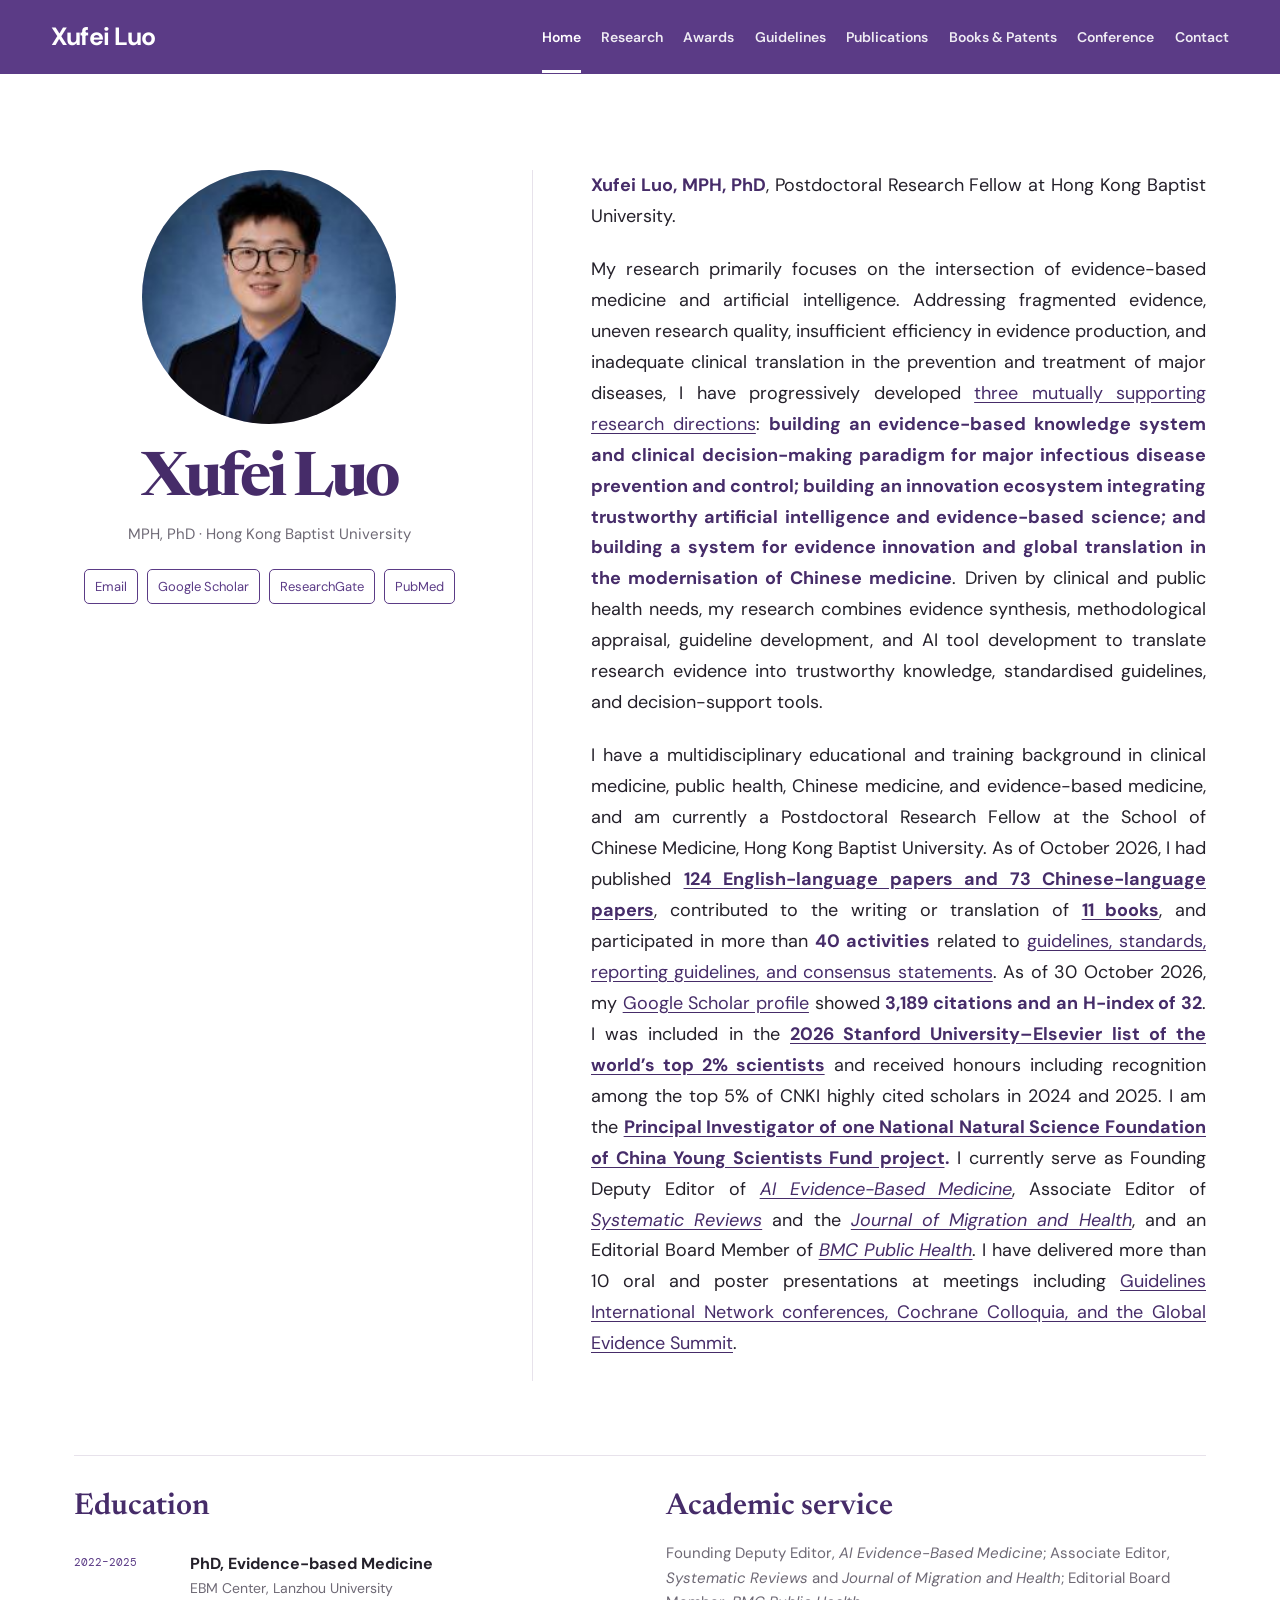
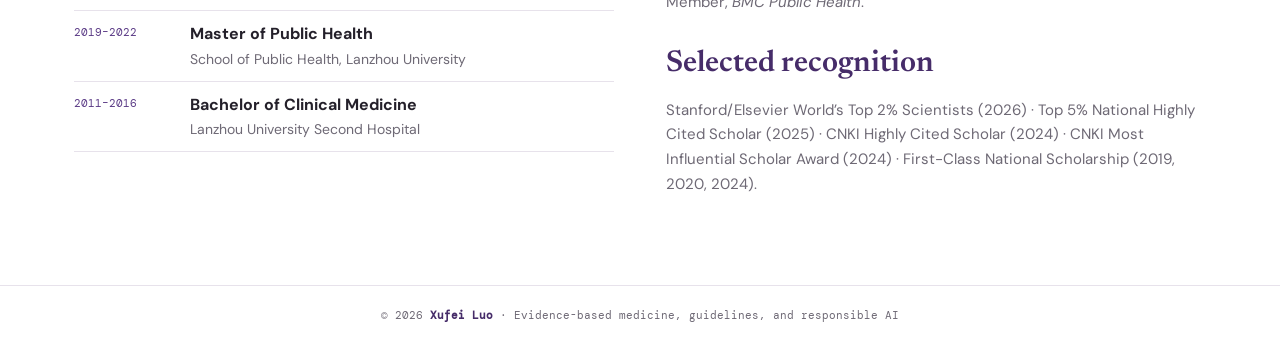
==== index.html @ 61fb50c6 "Justify biography text and update the AIEBM link" ====
<!doctype html>
<html lang="en">
<head>
  <meta charset="utf-8"><meta name="viewport" content="width=device-width,initial-scale=1">
  <meta name="description" content="Xufei Luo — evidence-based medicine, clinical practice guidelines, and responsible AI.">
  <title>Xufei Luo | Evidence-based Medicine</title>
  <link rel="preconnect" href="https://fonts.googleapis.com"><link rel="preconnect" href="https://fonts.gstatic.com" crossorigin>
  <link href="https://fonts.googleapis.com/css2?family=DM+Mono:wght@400;500&family=DM+Sans:opsz,wght@9..40,400;9..40,500;9..40,600;9..40,700&family=Newsreader:opsz,wght@6..72,500;6..72,600&display=swap" rel="stylesheet">
  <link rel="stylesheet" href="styles.css?v=biography-layout">
</head>
<body>
  <a class="skip-link" href="#main">Skip to content</a>
  <header class="site-header">
    <a class="brand" href="index.html">Xufei Luo</a>
    <nav class="site-nav" aria-label="Primary navigation">
      <a href="index.html" aria-current="page">Home</a><a href="research.html">Research</a><a href="awards.html">Awards</a><a href="guidelines.html">Guidelines</a><a href="publications.html">Publications</a><a href="books.html">Books &amp; Patents</a><a href="conference.html">Conference</a><a href="contact.html">Contact</a>
    </nav>
  </header>
  <main id="main" class="page home">
    <div class="home-grid">
      <aside class="profile">
        <figure class="profile-photo"><img src="Image17.jpg" alt="Portrait of Xufei Luo"></figure>
        <h1>Xufei Luo</h1>
        <p class="profile-role">MPH, PhD · Hong Kong Baptist University</p>
        <div class="contact-pills">
          <a href="mailto:xufei_luo@hkbu.edu.hk">Email</a><a href="https://scholar.google.com/citations?user=xqyYWHsAAAAJ&amp;hl=zh-CN&amp;oi=ao" target="_blank" rel="noreferrer">Google Scholar</a><a href="https://www.researchgate.net/profile/Xufei-Luo" target="_blank" rel="noreferrer">ResearchGate</a><a href="https://pubmed.ncbi.nlm.nih.gov/?term=%28%28Xufei+Luo%29+AND+%28Luo+Xufei%29%29+NOT+%2837880103%29&amp;sort=date" target="_blank" rel="noreferrer">PubMed</a>
        </div>
      </aside>
      <section class="home-copy" aria-label="Biography">
        <p><strong>Xufei Luo, MPH, PhD</strong>, Postdoctoral Research Fellow at Hong Kong Baptist University.</p>
        <p>My research primarily focuses on the intersection of evidence-based medicine and artificial intelligence. Addressing fragmented evidence, uneven research quality, insufficient efficiency in evidence production, and inadequate clinical translation in the prevention and treatment of major diseases, I have progressively developed <a href="research.html">three mutually supporting research directions</a>: <strong>building an evidence-based knowledge system and clinical decision-making paradigm for major infectious disease prevention and control; building an innovation ecosystem integrating trustworthy artificial intelligence and evidence-based science; and building a system for evidence innovation and global translation in the modernisation of Chinese medicine</strong>. Driven by clinical and public health needs, my research combines evidence synthesis, methodological appraisal, guideline development, and AI tool development to translate research evidence into trustworthy knowledge, standardised guidelines, and decision-support tools.</p>
        <p>I have a multidisciplinary educational and training background in clinical medicine, public health, Chinese medicine, and evidence-based medicine, and am currently a Postdoctoral Research Fellow at the School of Chinese Medicine, Hong Kong Baptist University. As of October 2026, I had published <strong><a href="publications.html">124 English-language papers and 73 Chinese-language papers</a></strong>, contributed to the writing or translation of <strong><a href="books.html">11 books</a></strong>, and participated in more than <strong>40 activities</strong> related to <a href="guidelines.html">guidelines, standards, reporting guidelines, and consensus statements</a>. As of 30 October 2026, my <a href="https://scholar.google.com/citations?user=xqyYWHsAAAAJ&amp;hl=zh-CN&amp;oi=ao">Google Scholar profile</a> showed <strong>3,189 citations and an H-index of 32</strong>. I was included in the <strong><a href="awards.html">2026 Stanford University–Elsevier list of the world’s top 2% scientists</a></strong> and received honours including recognition among the top 5% of CNKI highly cited scholars in 2024 and 2025. I am the <strong><a href="awards.html">Principal Investigator of one National Natural Science Foundation of China Young Scientists Fund project</a>.</strong> I currently serve as Founding Deputy Editor of <em><a href="https://www.ovid.com/jnls/aiebm">AI Evidence-Based Medicine</a></em>, Associate Editor of <em><a href="https://systematicreviewsjournal.biomedcentral.com/">Systematic Reviews</a></em> and the <em><a href="https://www.sciencedirect.com/journal/journal-of-migration-and-health">Journal of Migration and Health</a></em>, and an Editorial Board Member of <em><a href="https://bmcpublichealth.biomedcentral.com/">BMC Public Health</a></em>. I have delivered more than 10 oral and poster presentations at meetings including <a href="conference.html">Guidelines International Network conferences, Cochrane Colloquia, and the Global Evidence Summit</a>.</p>
      </section>
    </div>
    <section class="home-details" aria-label="Background and academic service">
      <div><h2>Education</h2><ol class="timeline"><li><span>2022–2025</span><div><strong>PhD, Evidence-based Medicine</strong><em>EBM Center, Lanzhou University</em></div></li><li><span>2019–2022</span><div><strong>Master of Public Health</strong><em>School of Public Health, Lanzhou University</em></div></li><li><span>2011–2016</span><div><strong>Bachelor of Clinical Medicine</strong><em>Lanzhou University Second Hospital</em></div></li></ol></div>
      <div><h2>Academic service</h2><p class="service-note">Founding Deputy Editor, <em>AI Evidence-Based Medicine</em>; Associate Editor, <em>Systematic Reviews</em> and <em>Journal of Migration and Health</em>; Editorial Board Member, <em>BMC Public Health</em>.</p><h2 style="margin-top:34px">Selected recognition</h2><p class="service-note">Stanford/Elsevier World’s Top 2% Scientists (2026) · Top 5% National Highly Cited Scholar (2025) · CNKI Highly Cited Scholar (2024) · CNKI Most Influential Scholar Award (2024) · First-Class National Scholarship (2019, 2020, 2024).</p></div>
    </section>
  </main>
  <footer>© <span data-year></span> Xufei Luo · Evidence-based medicine, guidelines, and responsible AI</footer>
  <script src="script.js"></script>
</body></html>
---- styles.css ----
:root { --purple:#5b3b86; --purple-dark:#462c69; --paper:#fff; --ink:#24202a; --muted:#6e6975; --line:#e7e2eb; --soft:#f7f4fa; --sans:"DM Sans",Arial,sans-serif; --serif:"Newsreader",Georgia,serif; --mono:"DM Mono",monospace; }
* { box-sizing:border-box; } html { scroll-behavior:smooth; } body { margin:0; color:var(--ink); background:var(--paper); font:16px/1.65 var(--sans); } a { color:inherit; text-decoration:none; }
.skip-link { position:fixed; top:-80px; left:16px; padding:8px 12px; background:var(--purple); color:#fff; z-index:9; }.skip-link:focus { top:16px; }
.site-header { min-height:74px; background:var(--purple); color:#fff; display:flex; align-items:center; justify-content:space-between; padding:0 clamp(20px,4vw,72px); gap:24px; }.site-header .brand { color:#fff !important; font-size:25px; font-weight:700; letter-spacing:-.035em; white-space:nowrap; }.site-nav { display:flex; align-items:center; gap:clamp(14px,1.6vw,30px); font-size:14px; font-weight:600; white-space:nowrap; }.site-header .site-nav a { color:#fff !important; opacity:.9; padding:25px 0 21px; border-bottom:3px solid transparent; }.site-nav a:hover,.site-nav a[aria-current="page"] { opacity:1; border-color:#fff; }
.page { max-width:1260px; margin:0 auto; padding:76px clamp(22px,5vw,74px) 88px; }.home { padding-top:96px; }.home-grid { display:grid; grid-template-columns:390px minmax(0,1fr); gap:68px; align-items:start; }.profile { text-align:center; }.profile-photo { width:254px; height:254px; margin:0 auto 26px; border-radius:50%; overflow:hidden; background:#ded6e9; }.profile-photo img { width:100%; height:100%; object-fit:cover; object-position:50% 20%; }.profile h1 { margin:0; color:var(--purple-dark); font:600 clamp(42px,5vw,61px)/1 var(--serif); letter-spacing:-.055em; }.profile-role { margin:11px 0 22px; color:var(--muted); font-size:15px; }.contact-pills { display:flex; justify-content:center; flex-wrap:wrap; gap:9px; }.contact-pills a { border:1px solid var(--purple); color:var(--purple); padding:6px 10px; border-radius:5px; font-size:13px; }.contact-pills a:hover { color:#fff; background:var(--purple); }.home-copy { padding-left:58px; border-left:1px solid var(--line); font-size:18px; line-height:1.72; }.home-copy p { margin:0 0 22px; }.home-copy strong { color:var(--purple-dark); }
.home-details { display:grid; grid-template-columns:1fr 1fr; gap:52px; margin:74px 0 0; padding-top:36px; border-top:1px solid var(--line); }.home-details h2 { margin:0 0 17px; color:var(--purple-dark); font:600 30px/1.05 var(--serif); }.timeline { margin:0; padding:0; list-style:none; }.timeline li { display:grid; grid-template-columns:104px 1fr; gap:12px; padding:10px 0; border-bottom:1px solid var(--line); }.timeline span { color:var(--purple); font:11px var(--mono); padding-top:4px; }.timeline strong,.timeline em { display:block; }.timeline em { color:var(--muted); font-style:normal; font-size:14px; }.service-note { margin:0; color:var(--muted); font-size:15px; }
.page-label { display:none; }.page-title { max-width:900px; margin:0 0 44px; font:600 clamp(45px,6vw,74px)/.96 var(--serif); letter-spacing:-.055em; }.lead { max-width:830px; margin:-22px 0 45px; color:var(--muted); font-size:18px; }
.theme-grid,.guideline-grid { display:grid; grid-template-columns:repeat(2,minmax(0,1fr)); border-top:1px solid var(--line); border-left:1px solid var(--line); }.theme-grid article,.guideline-grid article { min-height:210px; padding:32px; border-right:1px solid var(--line); border-bottom:1px solid var(--line); }.theme-number,.guideline-grid article>span { color:var(--purple); font:12px var(--mono); }.theme-grid h2,.guideline-grid h2 { margin:25px 0 10px; font:600 30px/1.06 var(--serif); letter-spacing:-.04em; }.theme-grid p,.guideline-grid p { margin:0; color:var(--muted); font-size:15px; }
.representative { margin-top:58px; padding:34px; background:var(--soft); }.representative h2 { margin:0 0 18px; color:var(--purple-dark); font:600 33px/1 var(--serif); }.representative ul { display:grid; grid-template-columns:1fr 1fr; gap:12px 38px; margin:0; padding:0; list-style:none; }.representative li { padding-left:18px; position:relative; font-size:15px; }.representative li::before { content:"•"; position:absolute; left:0; color:var(--purple); }
.research-list { max-width:980px; border-top:1px solid var(--line); }.research-area { padding:34px 0 30px; border-bottom:1px solid var(--line); }.research-area h2 { margin:0 0 10px; font:600 31px/1.08 var(--serif); letter-spacing:-.035em; }.research-area>p { margin:0 0 17px; color:var(--muted); }.research-area ol { margin:0; padding-left:22px; }.research-area li { margin:0 0 12px; padding-left:3px; font-size:15px; line-height:1.7; }
.entry-list { border-top:1px solid var(--line); }.entry { display:grid; grid-template-columns:88px minmax(0,1fr); gap:24px; padding:28px 0; border-bottom:1px solid var(--line); }.entry-year { color:var(--purple); font:12px var(--mono); padding-top:5px; }.entry h2 { max-width:850px; margin:0 0 8px; font:600 27px/1.1 var(--serif); letter-spacing:-.035em; }.entry p { margin:4px 0; color:var(--muted); font-size:14px; }.entry .venue { color:var(--ink); font:12px var(--mono); }.badge { display:inline-block; margin-bottom:11px; color:var(--purple); font:11px var(--mono); text-transform:uppercase; letter-spacing:.04em; }
.grant-list { border-top:1px solid var(--line); }.grant { padding:29px 0; border-bottom:1px solid var(--line); }.grant-meta { margin:0 0 10px; color:var(--purple); font:11px var(--mono); text-transform:uppercase; letter-spacing:.04em; }.grant h2 { max-width:910px; margin:0 0 7px; font:600 30px/1.08 var(--serif); letter-spacing:-.04em; }.grant p:last-child { margin:0; color:var(--muted); }
.details { margin-top:38px; border-top:1px solid var(--line); border-bottom:1px solid var(--line); }.details summary { display:flex; justify-content:space-between; padding:17px 0; cursor:pointer; list-style:none; color:var(--purple-dark); font:600 18px/1 var(--serif); }.details summary::after { content:"+"; font:400 24px/1 var(--sans); }.details[open] summary::after { content:"−"; }.record-output { margin:14px 0 28px; }.full-record { margin-top:0; }.record-category { margin:28px 0 12px; color:var(--purple); font:11px var(--mono); letter-spacing:.06em; text-transform:uppercase; }.record-item { margin:0 0 19px; font-size:14px; line-height:1.7; }.name-emphasis { font-weight:700; color:var(--purple-dark); }
.books-layout { display:grid; grid-template-columns:minmax(0,1fr) 250px; gap:45px; align-items:start; }.book-record { padding:28px 0; border-top:1px solid var(--line); border-bottom:1px solid var(--line); }.book-record h2 { margin:0 0 10px; font:600 29px/1.08 var(--serif); }.book-record p { margin:0; color:var(--muted); }.book-note { padding:25px; background:var(--soft); color:var(--muted); font-size:14px; }
.book-list { border-top:1px solid var(--line); }.book-list article { padding:20px 0; border-bottom:1px solid var(--line); }.book-list h2 { margin:0 0 5px; font:600 24px/1.1 var(--serif); }.book-list p { margin:0; color:var(--muted); font-size:14px; }
.contact-page { max-width:820px; text-align:center; padding-top:110px; }.contact-page .page-title { margin-left:auto; margin-right:auto; }.contact-email { display:inline-block; margin:6px 0 35px; color:var(--purple); font-size:24px; border-bottom:1px solid currentColor; }.contact-links { display:flex; justify-content:center; flex-wrap:wrap; gap:12px 26px; }.contact-links a { color:var(--purple); border-bottom:1px solid #cbbfe0; padding-bottom:2px; }
footer { border-top:1px solid var(--line); padding:22px clamp(22px,5vw,74px); color:var(--muted); font:11px var(--mono); text-align:center; }
@media (max-width:900px) { .site-header { align-items:flex-start; flex-direction:column; padding-top:15px; gap:0; }.site-nav { width:100%; overflow-x:auto; padding-bottom:0; }.site-nav a { padding:12px 0 14px; }.home-grid { grid-template-columns:1fr; gap:44px; }.home-copy { padding:0; border:0; }.home-details { grid-template-columns:1fr; gap:36px; }.books-layout { grid-template-columns:1fr; }.page { padding-top:52px; } }
@media (max-width:620px) { .site-nav { gap:18px; font-size:12px; }.brand { font-size:22px; }.home { padding-top:55px; }.profile-photo { width:205px; height:205px; }.home-copy { font-size:16px; }.theme-grid,.guideline-grid,.representative ul { grid-template-columns:1fr; }.theme-grid article,.guideline-grid article { min-height:0; padding:25px; }.entry { grid-template-columns:1fr; gap:5px; }.entry h2,.grant h2 { font-size:25px; }.page-title { margin-bottom:34px; } }

.conference-event {
  grid-template-columns: 64px clamp(76px, 16vw, 180px) minmax(0, 1fr);
  align-items: center;
  gap: clamp(10px, 2vw, 24px);
}
.conference-event h2 { margin: 0; }
.conference-event .entry-year { padding: 0; }
.conference-photo {
  aspect-ratio: 4 / 3;
  border: 1px solid var(--line);
  background: var(--soft);
}
.home-copy p {
  text-align: justify;
}
.home-copy a {
  color: var(--purple-dark);
  text-decoration: underline;
  text-underline-offset: 0.14em;
}
.research-area a {
  color: var(--purple-dark);
  overflow-wrap: anywhere;
  text-decoration: underline;
}
@media (max-width: 620px) {
  .conference-event { grid-template-columns: 34px 68px minmax(0, 1fr); }
  .conference-event h2 { font-size: 19px; }
}
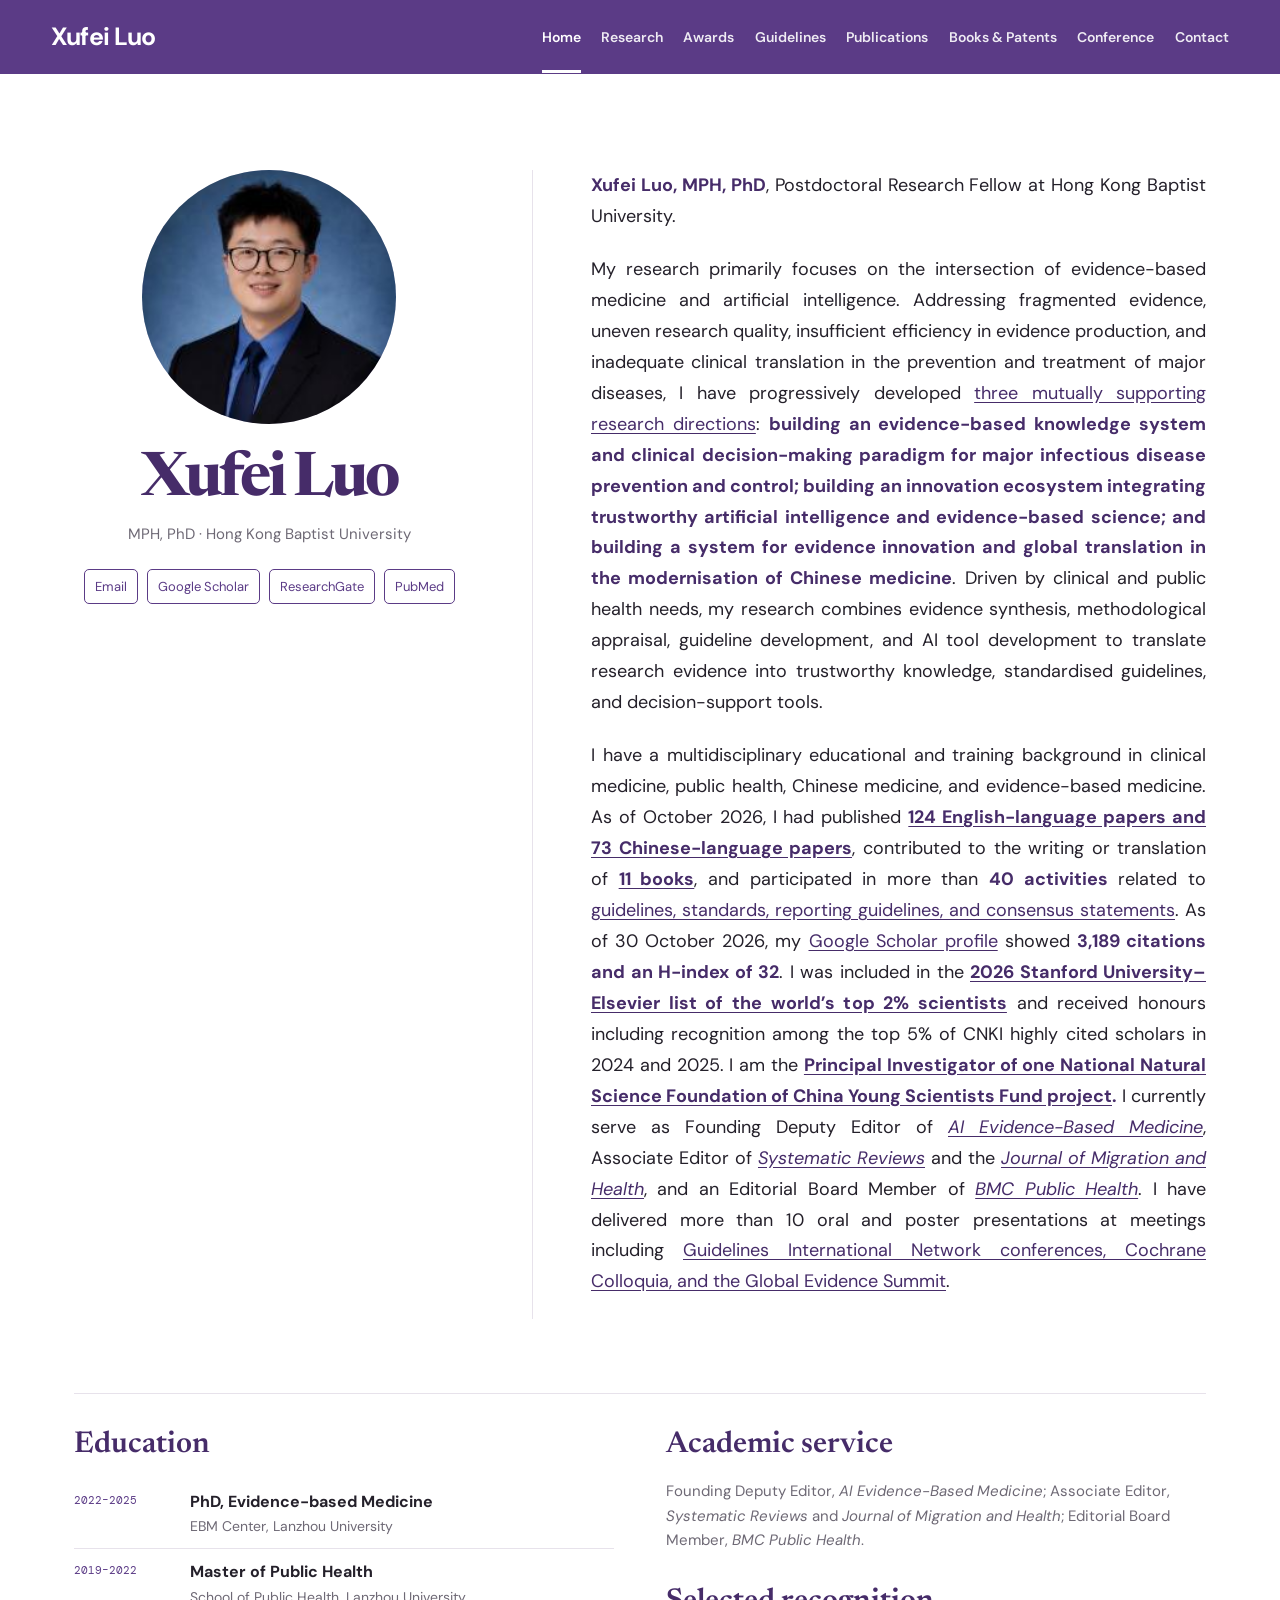
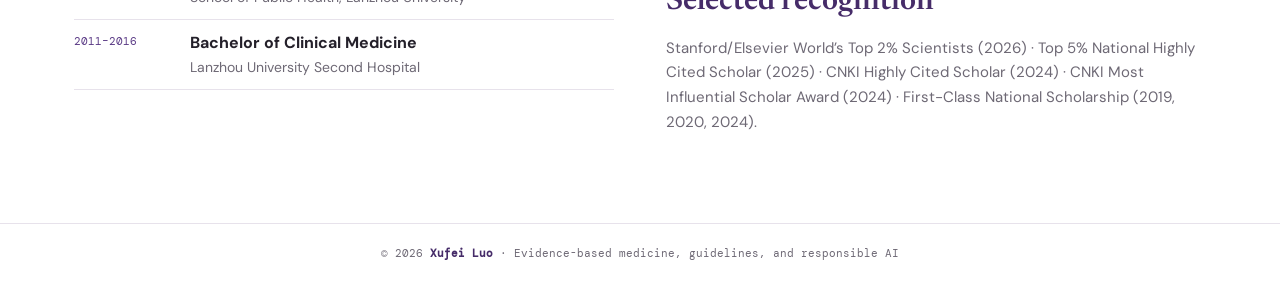
==== commit ecbfa7f8: "Remove repeated appointment from homepage biography" ====
--- a/index.html
+++ b/index.html
@@ -29,7 +29,7 @@
       <section class="home-copy" aria-label="Biography">
         <p><strong>Xufei Luo, MPH, PhD</strong>, Postdoctoral Research Fellow at Hong Kong Baptist University.</p>
         <p>My research primarily focuses on the intersection of evidence-based medicine and artificial intelligence. Addressing fragmented evidence, uneven research quality, insufficient efficiency in evidence production, and inadequate clinical translation in the prevention and treatment of major diseases, I have progressively developed <a href="research.html">three mutually supporting research directions</a>: <strong>building an evidence-based knowledge system and clinical decision-making paradigm for major infectious disease prevention and control; building an innovation ecosystem integrating trustworthy artificial intelligence and evidence-based science; and building a system for evidence innovation and global translation in the modernisation of Chinese medicine</strong>. Driven by clinical and public health needs, my research combines evidence synthesis, methodological appraisal, guideline development, and AI tool development to translate research evidence into trustworthy knowledge, standardised guidelines, and decision-support tools.</p>
-        <p>I have a multidisciplinary educational and training background in clinical medicine, public health, Chinese medicine, and evidence-based medicine, and am currently a Postdoctoral Research Fellow at the School of Chinese Medicine, Hong Kong Baptist University. As of October 2026, I had published <strong><a href="publications.html">124 English-language papers and 73 Chinese-language papers</a></strong>, contributed to the writing or translation of <strong><a href="books.html">11 books</a></strong>, and participated in more than <strong>40 activities</strong> related to <a href="guidelines.html">guidelines, standards, reporting guidelines, and consensus statements</a>. As of 30 October 2026, my <a href="https://scholar.google.com/citations?user=xqyYWHsAAAAJ&amp;hl=zh-CN&amp;oi=ao">Google Scholar profile</a> showed <strong>3,189 citations and an H-index of 32</strong>. I was included in the <strong><a href="awards.html">2026 Stanford University–Elsevier list of the world’s top 2% scientists</a></strong> and received honours including recognition among the top 5% of CNKI highly cited scholars in 2024 and 2025. I am the <strong><a href="awards.html">Principal Investigator of one National Natural Science Foundation of China Young Scientists Fund project</a>.</strong> I currently serve as Founding Deputy Editor of <em><a href="https://www.ovid.com/jnls/aiebm">AI Evidence-Based Medicine</a></em>, Associate Editor of <em><a href="https://systematicreviewsjournal.biomedcentral.com/">Systematic Reviews</a></em> and the <em><a href="https://www.sciencedirect.com/journal/journal-of-migration-and-health">Journal of Migration and Health</a></em>, and an Editorial Board Member of <em><a href="https://bmcpublichealth.biomedcentral.com/">BMC Public Health</a></em>. I have delivered more than 10 oral and poster presentations at meetings including <a href="conference.html">Guidelines International Network conferences, Cochrane Colloquia, and the Global Evidence Summit</a>.</p>
+        <p>I have a multidisciplinary educational and training background in clinical medicine, public health, Chinese medicine, and evidence-based medicine. As of October 2026, I had published <strong><a href="publications.html">124 English-language papers and 73 Chinese-language papers</a></strong>, contributed to the writing or translation of <strong><a href="books.html">11 books</a></strong>, and participated in more than <strong>40 activities</strong> related to <a href="guidelines.html">guidelines, standards, reporting guidelines, and consensus statements</a>. As of 30 October 2026, my <a href="https://scholar.google.com/citations?user=xqyYWHsAAAAJ&amp;hl=zh-CN&amp;oi=ao">Google Scholar profile</a> showed <strong>3,189 citations and an H-index of 32</strong>. I was included in the <strong><a href="awards.html">2026 Stanford University–Elsevier list of the world’s top 2% scientists</a></strong> and received honours including recognition among the top 5% of CNKI highly cited scholars in 2024 and 2025. I am the <strong><a href="awards.html">Principal Investigator of one National Natural Science Foundation of China Young Scientists Fund project</a>.</strong> I currently serve as Founding Deputy Editor of <em><a href="https://www.ovid.com/jnls/aiebm">AI Evidence-Based Medicine</a></em>, Associate Editor of <em><a href="https://systematicreviewsjournal.biomedcentral.com/">Systematic Reviews</a></em> and the <em><a href="https://www.sciencedirect.com/journal/journal-of-migration-and-health">Journal of Migration and Health</a></em>, and an Editorial Board Member of <em><a href="https://bmcpublichealth.biomedcentral.com/">BMC Public Health</a></em>. I have delivered more than 10 oral and poster presentations at meetings including <a href="conference.html">Guidelines International Network conferences, Cochrane Colloquia, and the Global Evidence Summit</a>.</p>
       </section>
     </div>
     <section class="home-details" aria-label="Background and academic service">
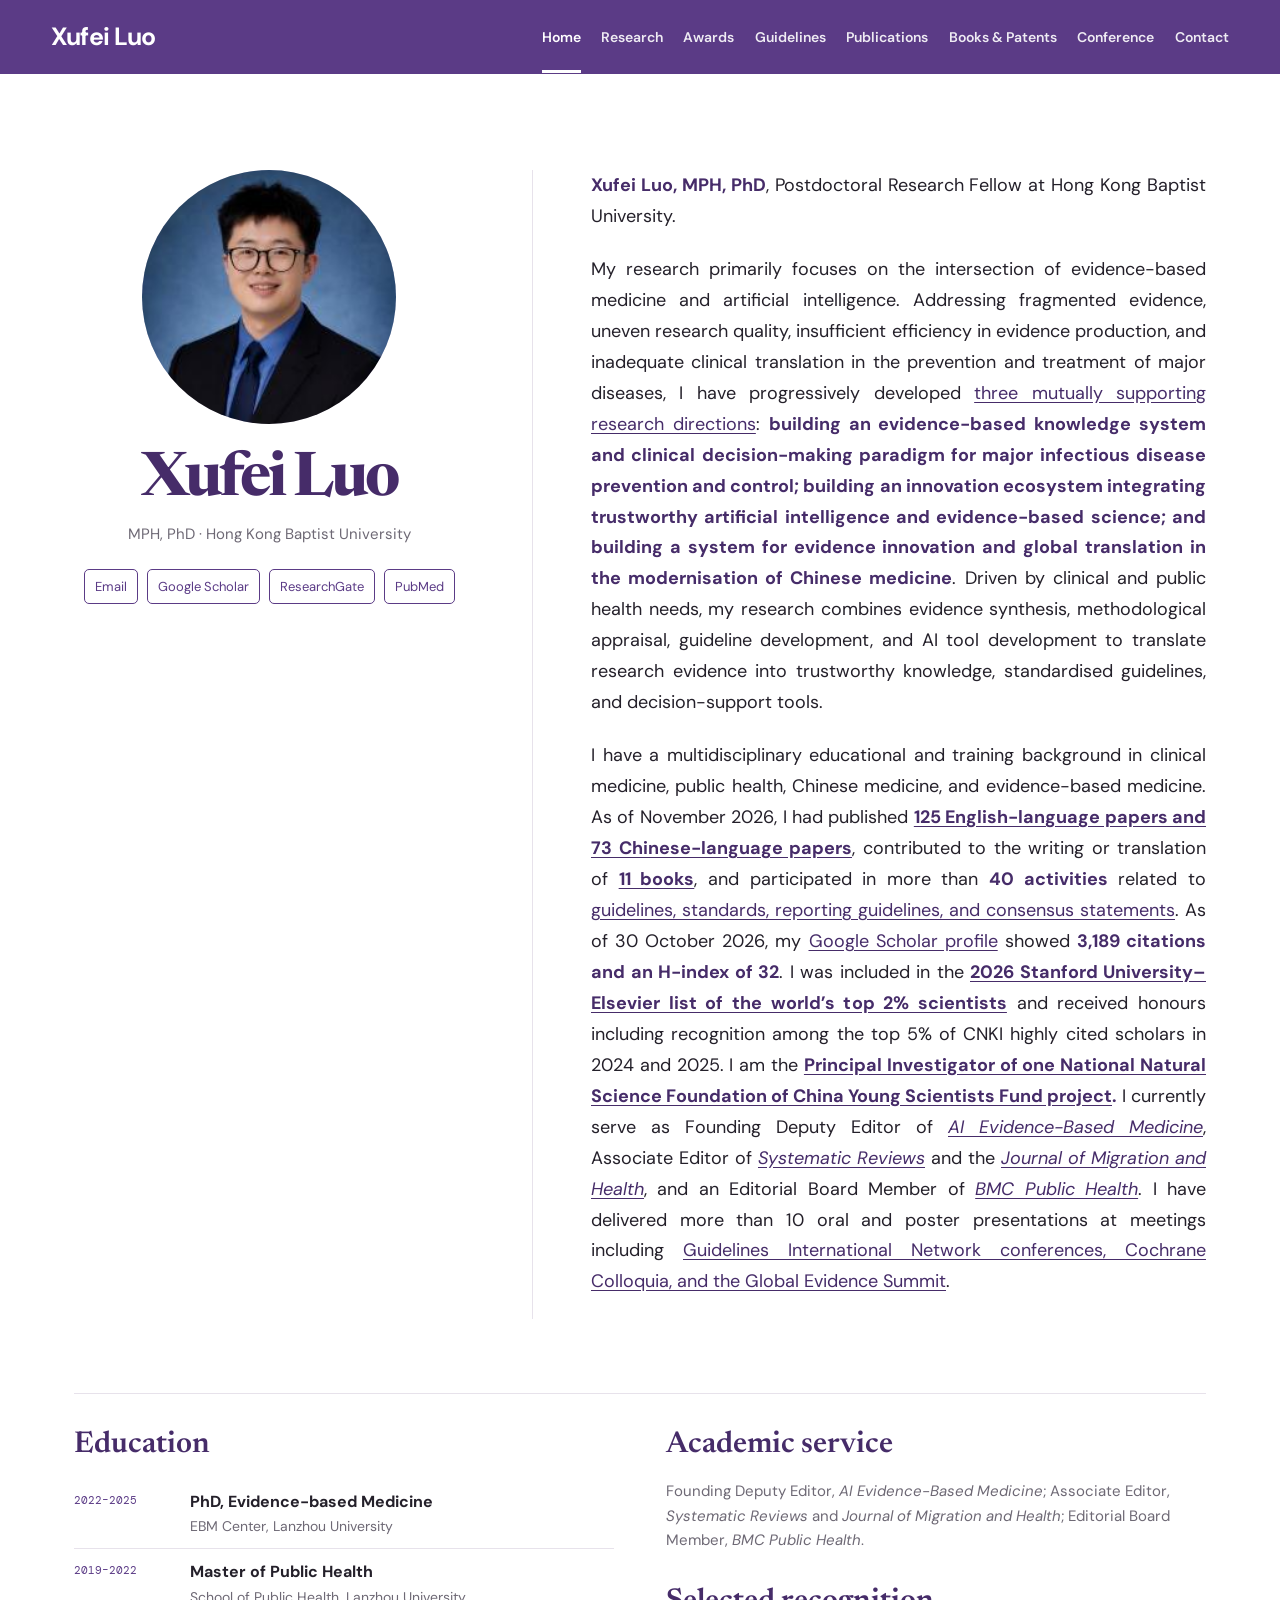
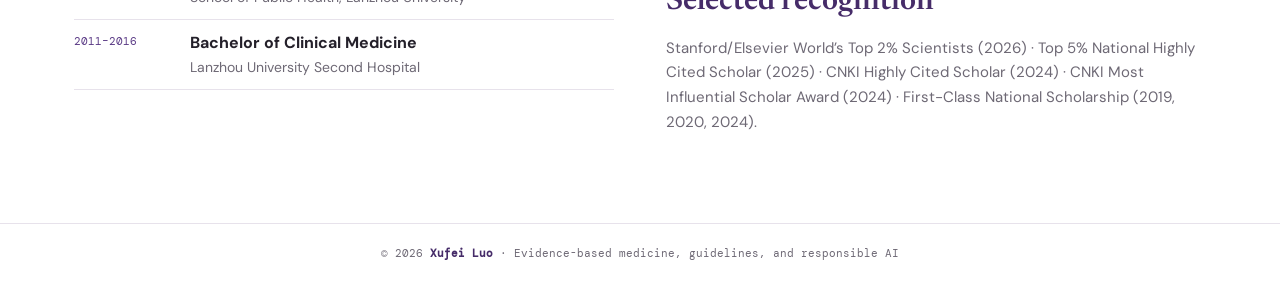
==== commit e3b9e4ea: "Add Chinese publication 8 and synchronize homepage counts" ====
--- a/index.html
+++ b/index.html
@@ -29,7 +29,7 @@
       <section class="home-copy" aria-label="Biography">
         <p><strong>Xufei Luo, MPH, PhD</strong>, Postdoctoral Research Fellow at Hong Kong Baptist University.</p>
         <p>My research primarily focuses on the intersection of evidence-based medicine and artificial intelligence. Addressing fragmented evidence, uneven research quality, insufficient efficiency in evidence production, and inadequate clinical translation in the prevention and treatment of major diseases, I have progressively developed <a href="research.html">three mutually supporting research directions</a>: <strong>building an evidence-based knowledge system and clinical decision-making paradigm for major infectious disease prevention and control; building an innovation ecosystem integrating trustworthy artificial intelligence and evidence-based science; and building a system for evidence innovation and global translation in the modernisation of Chinese medicine</strong>. Driven by clinical and public health needs, my research combines evidence synthesis, methodological appraisal, guideline development, and AI tool development to translate research evidence into trustworthy knowledge, standardised guidelines, and decision-support tools.</p>
-        <p>I have a multidisciplinary educational and training background in clinical medicine, public health, Chinese medicine, and evidence-based medicine. As of October 2026, I had published <strong><a href="publications.html">124 English-language papers and 73 Chinese-language papers</a></strong>, contributed to the writing or translation of <strong><a href="books.html">11 books</a></strong>, and participated in more than <strong>40 activities</strong> related to <a href="guidelines.html">guidelines, standards, reporting guidelines, and consensus statements</a>. As of 30 October 2026, my <a href="https://scholar.google.com/citations?user=xqyYWHsAAAAJ&amp;hl=zh-CN&amp;oi=ao">Google Scholar profile</a> showed <strong>3,189 citations and an H-index of 32</strong>. I was included in the <strong><a href="awards.html">2026 Stanford University–Elsevier list of the world’s top 2% scientists</a></strong> and received honours including recognition among the top 5% of CNKI highly cited scholars in 2024 and 2025. I am the <strong><a href="awards.html">Principal Investigator of one National Natural Science Foundation of China Young Scientists Fund project</a>.</strong> I currently serve as Founding Deputy Editor of <em><a href="https://www.ovid.com/jnls/aiebm">AI Evidence-Based Medicine</a></em>, Associate Editor of <em><a href="https://systematicreviewsjournal.biomedcentral.com/">Systematic Reviews</a></em> and the <em><a href="https://www.sciencedirect.com/journal/journal-of-migration-and-health">Journal of Migration and Health</a></em>, and an Editorial Board Member of <em><a href="https://bmcpublichealth.biomedcentral.com/">BMC Public Health</a></em>. I have delivered more than 10 oral and poster presentations at meetings including <a href="conference.html">Guidelines International Network conferences, Cochrane Colloquia, and the Global Evidence Summit</a>.</p>
+        <p>I have a multidisciplinary educational and training background in clinical medicine, public health, Chinese medicine, and evidence-based medicine. As of November 2026, I had published <strong><a href="publications.html">125 English-language papers and 73 Chinese-language papers</a></strong>, contributed to the writing or translation of <strong><a href="books.html">11 books</a></strong>, and participated in more than <strong>40 activities</strong> related to <a href="guidelines.html">guidelines, standards, reporting guidelines, and consensus statements</a>. As of 30 October 2026, my <a href="https://scholar.google.com/citations?user=xqyYWHsAAAAJ&amp;hl=zh-CN&amp;oi=ao">Google Scholar profile</a> showed <strong>3,189 citations and an H-index of 32</strong>. I was included in the <strong><a href="awards.html">2026 Stanford University–Elsevier list of the world’s top 2% scientists</a></strong> and received honours including recognition among the top 5% of CNKI highly cited scholars in 2024 and 2025. I am the <strong><a href="awards.html">Principal Investigator of one National Natural Science Foundation of China Young Scientists Fund project</a>.</strong> I currently serve as Founding Deputy Editor of <em><a href="https://www.ovid.com/jnls/aiebm">AI Evidence-Based Medicine</a></em>, Associate Editor of <em><a href="https://systematicreviewsjournal.biomedcentral.com/">Systematic Reviews</a></em> and the <em><a href="https://www.sciencedirect.com/journal/journal-of-migration-and-health">Journal of Migration and Health</a></em>, and an Editorial Board Member of <em><a href="https://bmcpublichealth.biomedcentral.com/">BMC Public Health</a></em>. I have delivered more than 10 oral and poster presentations at meetings including <a href="conference.html">Guidelines International Network conferences, Cochrane Colloquia, and the Global Evidence Summit</a>.</p>
       </section>
     </div>
     <section class="home-details" aria-label="Background and academic service">
--- a/styles.css
+++ b/styles.css
@@ -30,6 +30,26 @@
   border: 1px solid var(--line);
   background: var(--soft);
 }
+.book-cover-grid {
+  display: grid;
+  grid-template-columns: repeat(2, minmax(0, 1fr));
+  width: min(100%, 250px);
+  gap: 14px;
+}
+.book-cover {
+  position: relative;
+  width: 100%;
+  aspect-ratio: 3 / 4;
+  border: 1px solid var(--line);
+}
+.book-cover img {
+  position: absolute;
+  inset: 0;
+  display: block;
+  width: 100%;
+  height: 100%;
+  object-fit: contain;
+}
 .home-copy p {
   text-align: justify;
 }
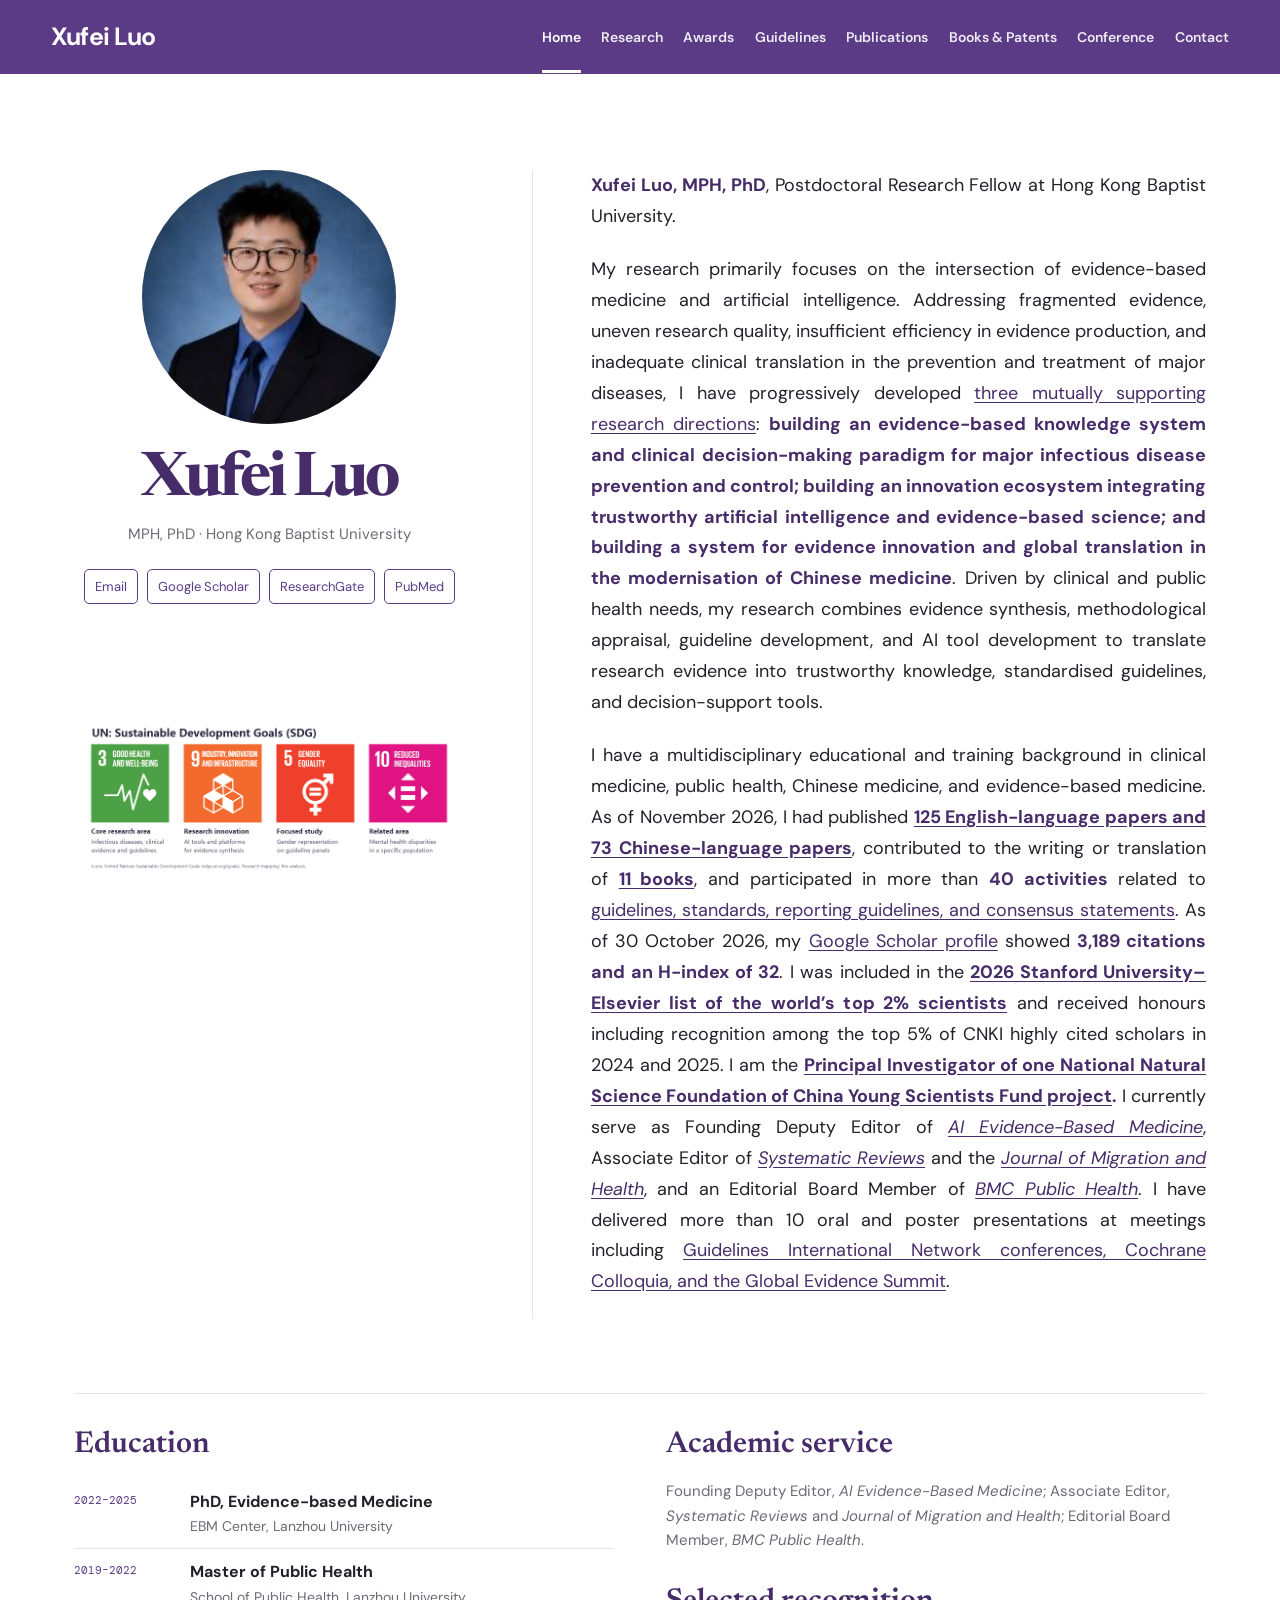
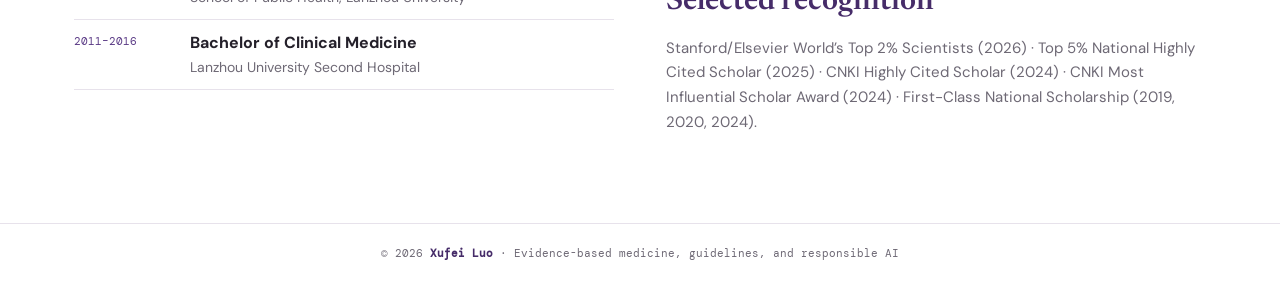
==== commit b69de7d9: "Place the SDG graphic below homepage profile links" ====
--- a/index.html
+++ b/index.html
@@ -6,7 +6,7 @@
   <title>Xufei Luo | Evidence-based Medicine</title>
   <link rel="preconnect" href="https://fonts.googleapis.com"><link rel="preconnect" href="https://fonts.gstatic.com" crossorigin>
   <link href="https://fonts.googleapis.com/css2?family=DM+Mono:wght@400;500&family=DM+Sans:opsz,wght@9..40,400;9..40,500;9..40,600;9..40,700&family=Newsreader:opsz,wght@6..72,500;6..72,600&display=swap" rel="stylesheet">
-  <link rel="stylesheet" href="styles.css?v=biography-layout">
+  <link rel="stylesheet" href="styles.css?v=home-sdg">
 </head>
 <body>
   <a class="skip-link" href="#main">Skip to content</a>
@@ -25,6 +25,11 @@
         <div class="contact-pills">
           <a href="mailto:xufei_luo@hkbu.edu.hk">Email</a><a href="https://scholar.google.com/citations?user=xqyYWHsAAAAJ&amp;hl=zh-CN&amp;oi=ao" target="_blank" rel="noreferrer">Google Scholar</a><a href="https://www.researchgate.net/profile/Xufei-Luo" target="_blank" rel="noreferrer">ResearchGate</a><a href="https://pubmed.ncbi.nlm.nih.gov/?term=%28%28Xufei+Luo%29+AND+%28Luo+Xufei%29%29+NOT+%2837880103%29&amp;sort=date" target="_blank" rel="noreferrer">PubMed</a>
         </div>
+        <figure class="profile-sdg">
+          <a href="un-sustainable-development-goals.png" aria-label="View the full-size Sustainable Development Goals graphic">
+            <img src="un-sustainable-development-goals.png" width="1600" height="650" loading="lazy" alt="Research areas mapped to UN Sustainable Development Goals: 3 Good Health and Well-being, 9 Industry, Innovation and Infrastructure, 5 Gender Equality, and 10 Reduced Inequalities">
+          </a>
+        </figure>
       </aside>
       <section class="home-copy" aria-label="Biography">
         <p><strong>Xufei Luo, MPH, PhD</strong>, Postdoctoral Research Fellow at Hong Kong Baptist University.</p>
--- a/styles.css
+++ b/styles.css
@@ -50,6 +50,23 @@
   height: 100%;
   object-fit: contain;
 }
+.profile-sdg {
+  margin: 112px 0 0;
+}
+.profile-sdg a,
+.profile-sdg img {
+  display: block;
+}
+.profile-sdg img {
+  width: 100%;
+  height: auto;
+}
+@media (max-width: 900px) {
+  .profile-sdg {
+    max-width: 520px;
+    margin: 32px auto 0;
+  }
+}
 .home-copy p {
   text-align: justify;
 }
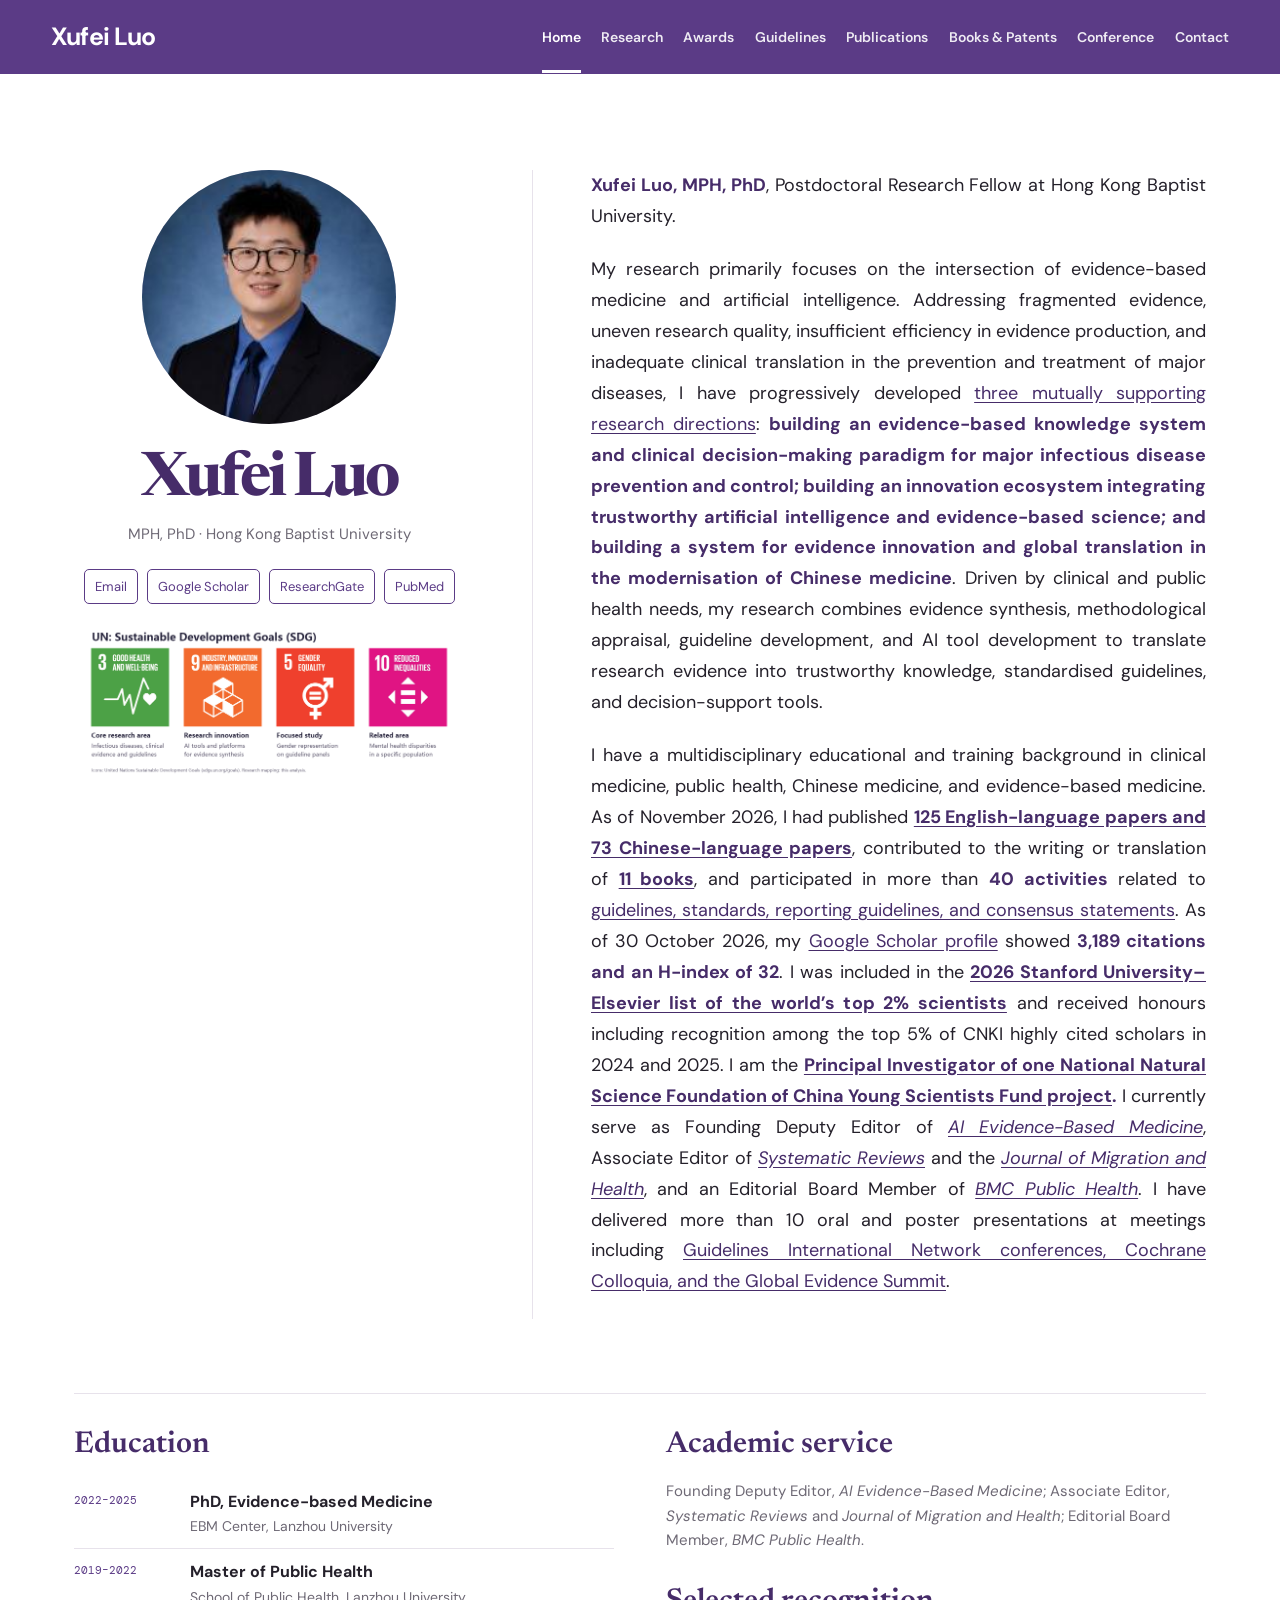
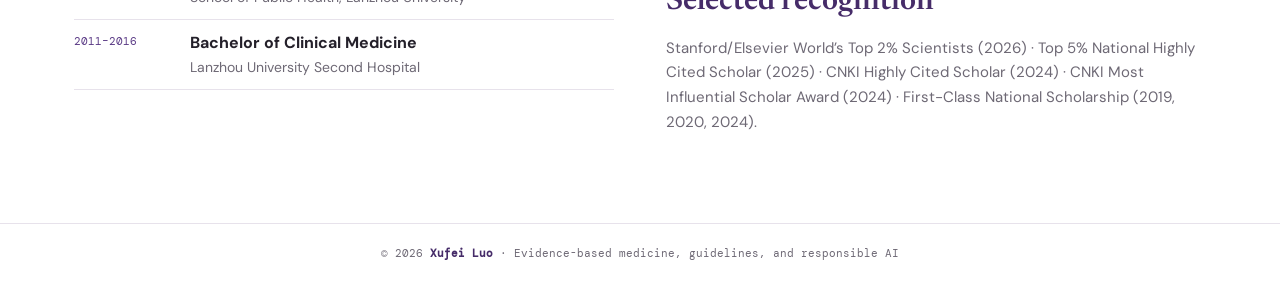
==== commit 90fe3ceb: "Move the SDG figure closer to profile links" ====
--- a/index.html
+++ b/index.html
@@ -6,7 +6,7 @@
   <title>Xufei Luo | Evidence-based Medicine</title>
   <link rel="preconnect" href="https://fonts.googleapis.com"><link rel="preconnect" href="https://fonts.gstatic.com" crossorigin>
   <link href="https://fonts.googleapis.com/css2?family=DM+Mono:wght@400;500&family=DM+Sans:opsz,wght@9..40,400;9..40,500;9..40,600;9..40,700&family=Newsreader:opsz,wght@6..72,500;6..72,600&display=swap" rel="stylesheet">
-  <link rel="stylesheet" href="styles.css?v=home-sdg">
+  <link rel="stylesheet" href="styles.css?v=home-sdg-spacing">
 </head>
 <body>
   <a class="skip-link" href="#main">Skip to content</a>
--- a/styles.css
+++ b/styles.css
@@ -51,7 +51,7 @@
   object-fit: contain;
 }
 .profile-sdg {
-  margin: 112px 0 0;
+  margin: 16px auto 0;
 }
 .profile-sdg a,
 .profile-sdg img {
@@ -64,7 +64,6 @@
 @media (max-width: 900px) {
   .profile-sdg {
     max-width: 520px;
-    margin: 32px auto 0;
   }
 }
 .home-copy p {
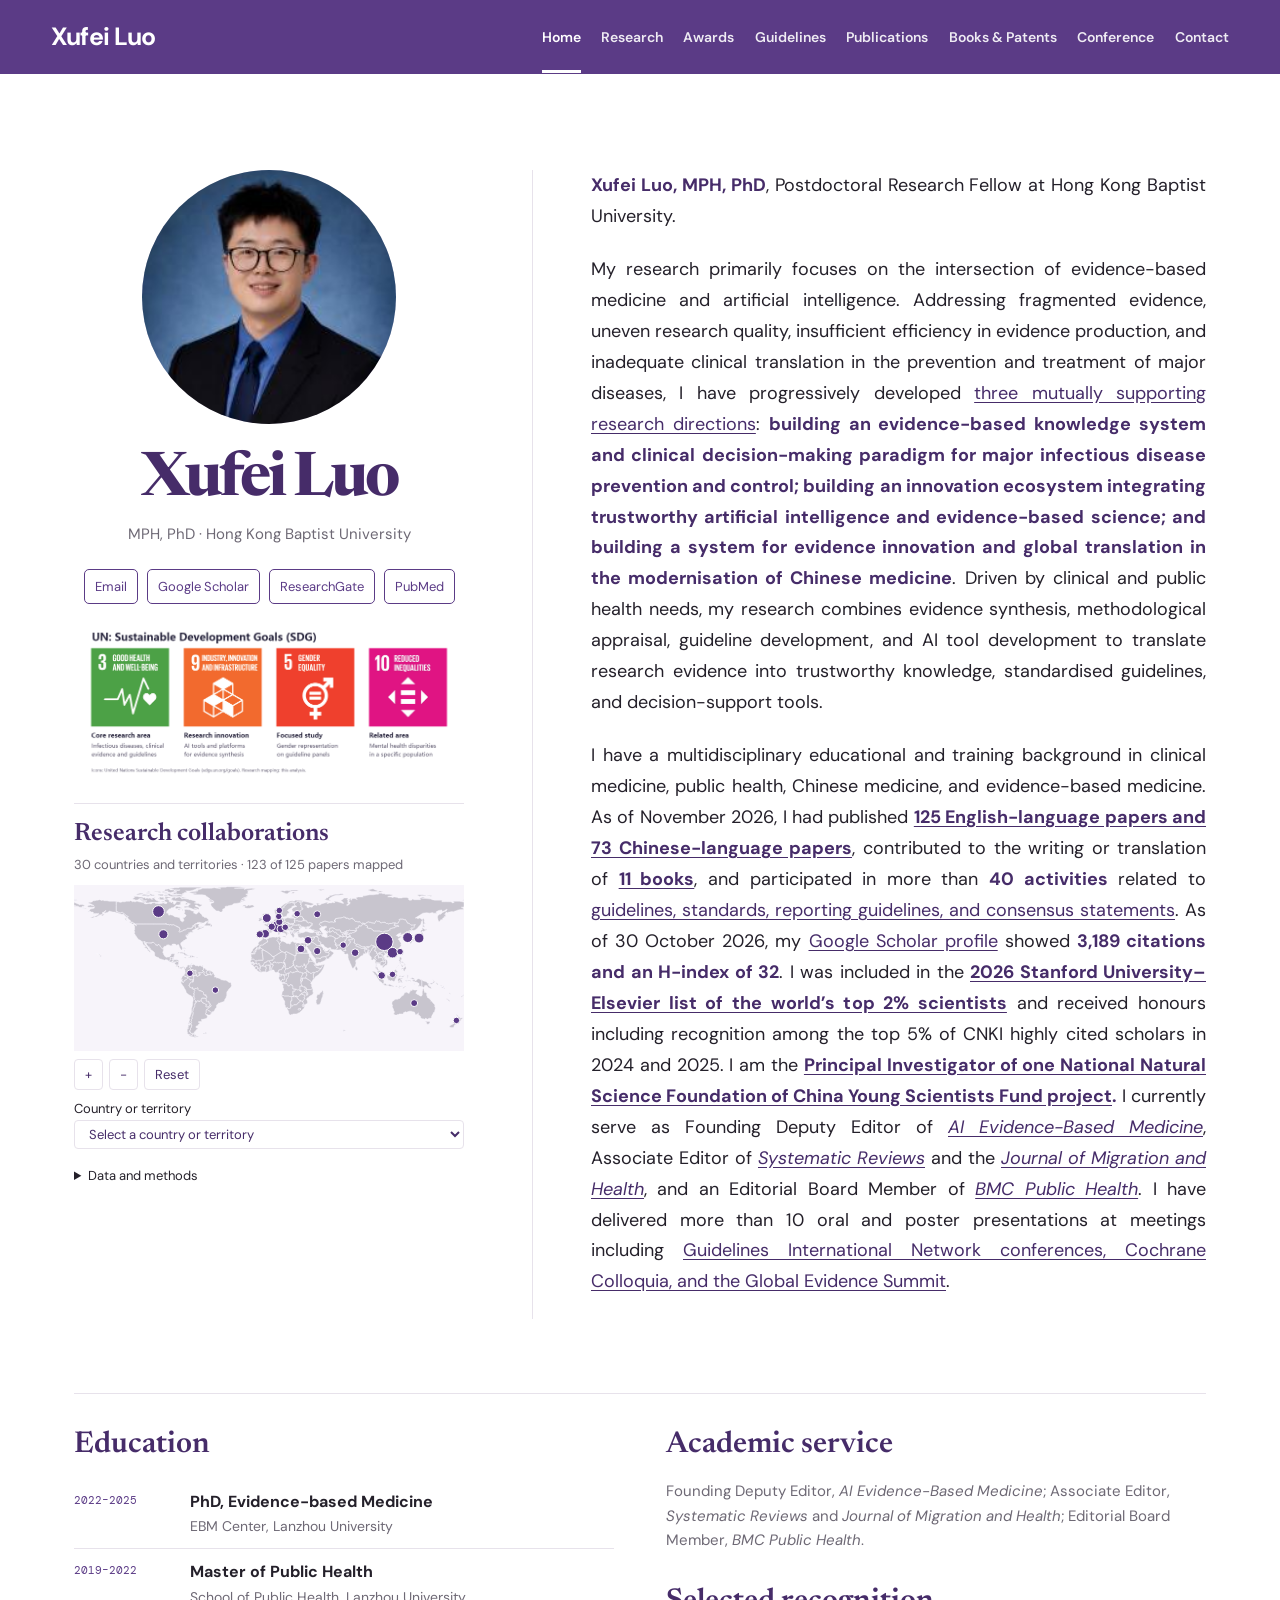
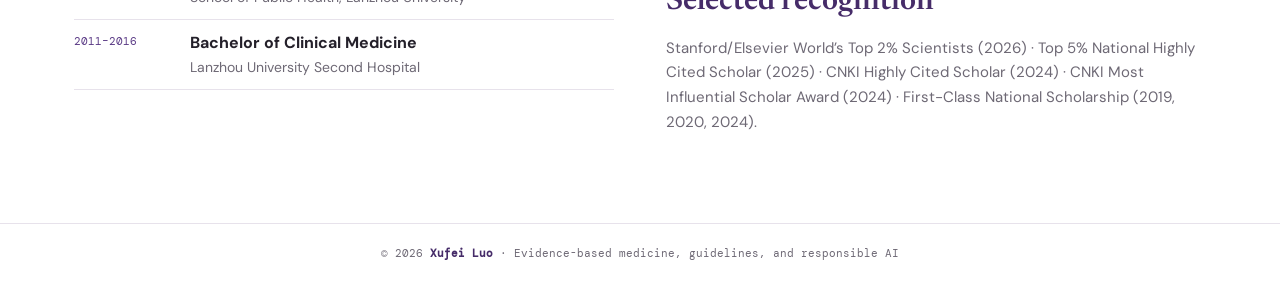
==== commit 1332faa4: "Add interactive coauthor affiliation map to homepage" ====
--- a/index.html
+++ b/index.html
@@ -6,7 +6,7 @@
   <title>Xufei Luo | Evidence-based Medicine</title>
   <link rel="preconnect" href="https://fonts.googleapis.com"><link rel="preconnect" href="https://fonts.gstatic.com" crossorigin>
   <link href="https://fonts.googleapis.com/css2?family=DM+Mono:wght@400;500&family=DM+Sans:opsz,wght@9..40,400;9..40,500;9..40,600;9..40,700&family=Newsreader:opsz,wght@6..72,500;6..72,600&display=swap" rel="stylesheet">
-  <link rel="stylesheet" href="styles.css?v=home-sdg-spacing">
+  <link rel="stylesheet" href="styles.css?v=collaborations">
 </head>
 <body>
   <a class="skip-link" href="#main">Skip to content</a>
@@ -30,6 +30,27 @@
             <img src="un-sustainable-development-goals.png" width="1600" height="650" loading="lazy" alt="Research areas mapped to UN Sustainable Development Goals: 3 Good Health and Well-being, 9 Industry, Innovation and Infrastructure, 5 Gender Equality, and 10 Reduced Inequalities">
           </a>
         </figure>
+        <section class="collaborations" aria-labelledby="collaborations-title">
+          <h2 id="collaborations-title">Research collaborations</h2>
+          <p id="collaborations-status" aria-live="polite">Loading co-author affiliations…</p>
+          <div id="collaborations-controls" hidden>
+            <svg id="collaborations-map" viewBox="0 0 720 306" role="group" aria-label="Co-author affiliations on a world map"></svg>
+            <div class="collaborations-toolbar" aria-label="Map zoom">
+              <button type="button" id="collaborations-zoom-in" aria-label="Zoom in">+</button>
+              <button type="button" id="collaborations-zoom-out" aria-label="Zoom out">−</button>
+              <button type="button" id="collaborations-reset">Reset</button>
+            </div>
+            <label for="collaborations-region">Country or territory</label>
+            <select id="collaborations-region"></select>
+            <div id="collaborations-detail" aria-live="polite"></div>
+          </div>
+          <details class="collaborations-source">
+            <summary>Data and methods</summary>
+            <p id="collaborations-method"></p>
+            <p>Affiliations: <a href="https://openalex.org/authors/A5057955540">OpenAlex</a> and the <a href="publications.html">English publications list</a>. Basemap: <a href="https://www.naturalearthdata.com/">Natural Earth</a>.</p>
+          </details>
+          <noscript><p>Enable JavaScript to explore the collaboration map.</p></noscript>
+        </section>
       </aside>
       <section class="home-copy" aria-label="Biography">
         <p><strong>Xufei Luo, MPH, PhD</strong>, Postdoctoral Research Fellow at Hong Kong Baptist University.</p>
@@ -44,4 +65,5 @@
   </main>
   <footer>© <span data-year></span> Xufei Luo · Evidence-based medicine, guidelines, and responsible AI</footer>
   <script src="script.js"></script>
+  <script src="collaborations.js" defer></script>
 </body></html>
--- a/styles.css
+++ b/styles.css
@@ -66,6 +66,58 @@
     max-width: 520px;
   }
 }
+.collaborations {
+  margin: 24px 0 0;
+  padding-top: 16px;
+  border-top: 1px solid var(--line);
+  text-align: left;
+  font-size: 13px;
+}
+.collaborations h2 {
+  margin: 0;
+  color: var(--purple-dark);
+  font: 600 25px/1.2 var(--serif);
+}
+.collaborations p { margin: 4px 0 10px; color: var(--muted); }
+.collaborations svg {
+  display: block;
+  width: 100%;
+  background: var(--soft);
+  touch-action: pan-y;
+}
+.collaborations .map-land {
+  fill: #c8c5ce;
+  stroke: #f7f4fa;
+  stroke-width: 0.45;
+  vector-effect: non-scaling-stroke;
+}
+.collaborations .map-dot {
+  fill: var(--purple);
+  stroke: white;
+  stroke-width: 1;
+  vector-effect: non-scaling-stroke;
+  cursor: pointer;
+}
+.collaborations .map-dot[aria-pressed="true"],
+.collaborations .map-dot:focus { fill: #b56032; stroke: var(--ink); }
+.collaborations-toolbar { display: flex; gap: 6px; margin: 8px 0; }
+.collaborations button,
+.collaborations select {
+  color: var(--purple-dark);
+  background: var(--paper);
+  border: 1px solid var(--line);
+  border-radius: 4px;
+  padding: 4px 10px;
+  font: inherit;
+}
+.collaborations select { width: 100%; margin-bottom: 8px; }
+.collaborations summary { cursor: pointer; }
+.collaborations ul { margin: 4px 0; padding-left: 18px; }
+.collaborations-source { margin-top: 8px; }
+.collaborations a { color: var(--purple-dark); text-decoration: underline; }
+@media (max-width: 900px) {
+  .collaborations { max-width: 520px; margin-inline: auto; }
+}
 .home-copy p {
   text-align: justify;
 }
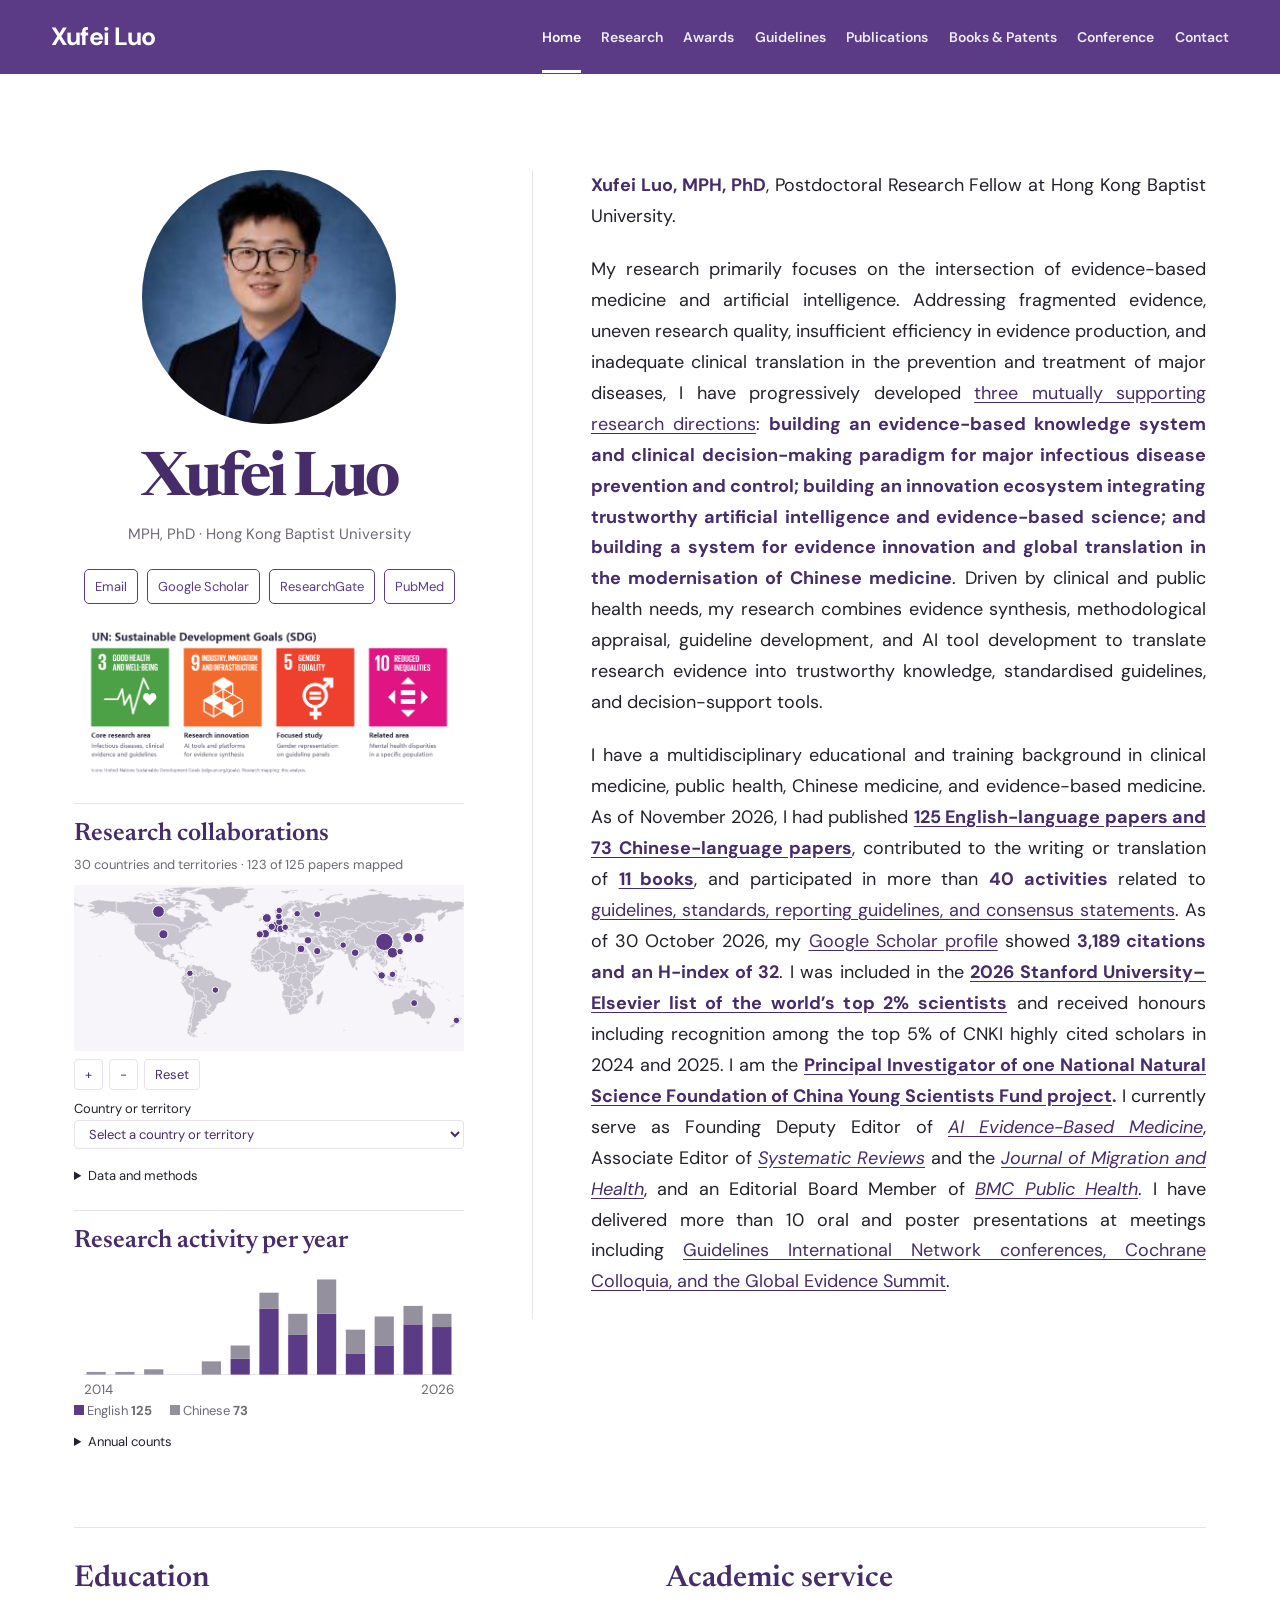
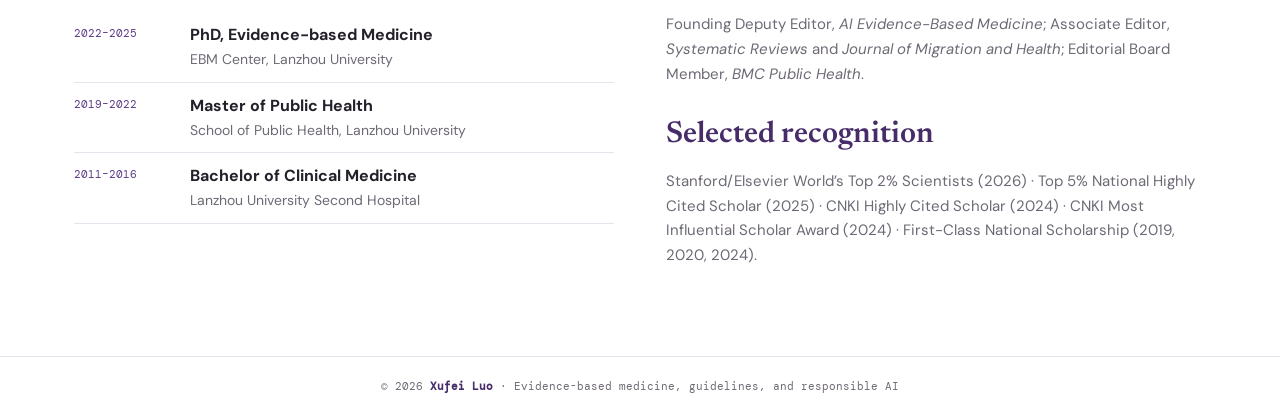
==== commit 7fdbeaad: "Show yearly English and Chinese publications below the map" ====
--- a/index.html
+++ b/index.html
@@ -6,7 +6,7 @@
   <title>Xufei Luo | Evidence-based Medicine</title>
   <link rel="preconnect" href="https://fonts.googleapis.com"><link rel="preconnect" href="https://fonts.gstatic.com" crossorigin>
   <link href="https://fonts.googleapis.com/css2?family=DM+Mono:wght@400;500&family=DM+Sans:opsz,wght@9..40,400;9..40,500;9..40,600;9..40,700&family=Newsreader:opsz,wght@6..72,500;6..72,600&display=swap" rel="stylesheet">
-  <link rel="stylesheet" href="styles.css?v=collaborations">
+  <link rel="stylesheet" href="styles.css?v=research-activity">
 </head>
 <body>
   <a class="skip-link" href="#main">Skip to content</a>
@@ -51,6 +51,103 @@
           </details>
           <noscript><p>Enable JavaScript to explore the collaboration map.</p></noscript>
         </section>
+        <section class="research-activity" aria-labelledby="research-activity-title">
+          <h2 id="research-activity-title">Research activity per year</h2>
+          <figure>
+            <svg viewBox="0 0 406 138" role="img" aria-labelledby="activity-chart-title activity-chart-description">
+              <title id="activity-chart-title">Annual publications, 2014 to 2026</title>
+              <desc id="activity-chart-description">Stacked bars show English- and Chinese-language publications. The largest total is 36 papers in 2022. Full counts are listed below.</desc>
+              <line class="activity-baseline" x1="10" y1="112" x2="396" y2="112"/>
+              <g class="activity-year">
+                <title>2014: 1 publications (0 English, 1 Chinese)</title>
+                <rect class="activity-chinese" x="13" y="109.25" width="20" height="2.75"/>
+              </g>
+              <g class="activity-year">
+                <title>2015: 1 publications (0 English, 1 Chinese)</title>
+                <rect class="activity-chinese" x="43" y="109.25" width="20" height="2.75"/>
+              </g>
+              <g class="activity-year">
+                <title>2016: 2 publications (0 English, 2 Chinese)</title>
+                <rect class="activity-chinese" x="73" y="106.5" width="20" height="5.5"/>
+              </g>
+              <g class="activity-year">
+                <title>2017: 0 publications (0 English, 0 Chinese)</title>
+              </g>
+              <g class="activity-year">
+                <title>2018: 5 publications (0 English, 5 Chinese)</title>
+                <rect class="activity-chinese" x="133" y="98.25" width="20" height="13.75"/>
+              </g>
+              <g class="activity-year">
+                <title>2019: 11 publications (6 English, 5 Chinese)</title>
+                <rect class="activity-english" x="163" y="95.5" width="20" height="16.5"/>
+                <rect class="activity-chinese" x="163" y="81.75" width="20" height="13.75"/>
+              </g>
+              <g class="activity-year">
+                <title>2020: 31 publications (25 English, 6 Chinese)</title>
+                <rect class="activity-english" x="193" y="43.25" width="20" height="68.75"/>
+                <rect class="activity-chinese" x="193" y="26.75" width="20" height="16.5"/>
+              </g>
+              <g class="activity-year">
+                <title>2021: 23 publications (15 English, 8 Chinese)</title>
+                <rect class="activity-english" x="223" y="70.75" width="20" height="41.25"/>
+                <rect class="activity-chinese" x="223" y="48.75" width="20" height="22"/>
+              </g>
+              <g class="activity-year">
+                <title>2022: 36 publications (23 English, 13 Chinese)</title>
+                <rect class="activity-english" x="253" y="48.75" width="20" height="63.25"/>
+                <rect class="activity-chinese" x="253" y="13" width="20" height="35.75"/>
+              </g>
+              <g class="activity-year">
+                <title>2023: 17 publications (8 English, 9 Chinese)</title>
+                <rect class="activity-english" x="283" y="90" width="20" height="22"/>
+                <rect class="activity-chinese" x="283" y="65.25" width="20" height="24.75"/>
+              </g>
+              <g class="activity-year">
+                <title>2024: 22 publications (11 English, 11 Chinese)</title>
+                <rect class="activity-english" x="313" y="81.75" width="20" height="30.25"/>
+                <rect class="activity-chinese" x="313" y="51.5" width="20" height="30.25"/>
+              </g>
+              <g class="activity-year">
+                <title>2025: 26 publications (19 English, 7 Chinese)</title>
+                <rect class="activity-english" x="343" y="59.75" width="20" height="52.25"/>
+                <rect class="activity-chinese" x="343" y="40.5" width="20" height="19.25"/>
+              </g>
+              <g class="activity-year">
+                <title>2026: 23 publications (18 English, 5 Chinese)</title>
+                <rect class="activity-english" x="373" y="62.5" width="20" height="49.5"/>
+                <rect class="activity-chinese" x="373" y="48.75" width="20" height="13.75"/>
+              </g>
+              <text x="10" y="132">2014</text>
+              <text x="396" y="132" text-anchor="end">2026</text>
+            </svg>
+            <figcaption class="activity-legend">
+              <span><i class="activity-english" aria-hidden="true"></i> English <strong>125</strong></span>
+              <span><i class="activity-chinese" aria-hidden="true"></i> Chinese <strong>73</strong></span>
+            </figcaption>
+          </figure>
+          <details>
+            <summary>Annual counts</summary>
+            <table>
+              <thead><tr><th scope="col">Year</th><th scope="col">English</th><th scope="col">Chinese</th><th scope="col">Total</th></tr></thead>
+              <tbody>
+                <tr><th scope="row">2014</th><td>0</td><td>1</td><td>1</td></tr>
+                <tr><th scope="row">2015</th><td>0</td><td>1</td><td>1</td></tr>
+                <tr><th scope="row">2016</th><td>0</td><td>2</td><td>2</td></tr>
+                <tr><th scope="row">2017</th><td>0</td><td>0</td><td>0</td></tr>
+                <tr><th scope="row">2018</th><td>0</td><td>5</td><td>5</td></tr>
+                <tr><th scope="row">2019</th><td>6</td><td>5</td><td>11</td></tr>
+                <tr><th scope="row">2020</th><td>25</td><td>6</td><td>31</td></tr>
+                <tr><th scope="row">2021</th><td>15</td><td>8</td><td>23</td></tr>
+                <tr><th scope="row">2022</th><td>23</td><td>13</td><td>36</td></tr>
+                <tr><th scope="row">2023</th><td>8</td><td>9</td><td>17</td></tr>
+                <tr><th scope="row">2024</th><td>11</td><td>11</td><td>22</td></tr>
+                <tr><th scope="row">2025</th><td>19</td><td>7</td><td>26</td></tr>
+                <tr><th scope="row">2026</th><td>18</td><td>5</td><td>23</td></tr>
+              </tbody>
+            </table>
+            <p>Years follow the dates shown in the <a href="publications.html">publications list</a>. The 2026 count reflects the publications listed to date.</p>
+          </details>
+        </section>
       </aside>
       <section class="home-copy" aria-label="Biography">
         <p><strong>Xufei Luo, MPH, PhD</strong>, Postdoctoral Research Fellow at Hong Kong Baptist University.</p>
--- a/styles.css
+++ b/styles.css
@@ -66,14 +66,16 @@
     max-width: 520px;
   }
 }
-.collaborations {
+.collaborations,
+.research-activity {
   margin: 24px 0 0;
   padding-top: 16px;
   border-top: 1px solid var(--line);
   text-align: left;
   font-size: 13px;
 }
-.collaborations h2 {
+.collaborations h2,
+.research-activity h2 {
   margin: 0;
   color: var(--purple-dark);
   font: 600 25px/1.2 var(--serif);
@@ -116,8 +118,24 @@
 .collaborations-source { margin-top: 8px; }
 .collaborations a { color: var(--purple-dark); text-decoration: underline; }
 @media (max-width: 900px) {
-  .collaborations { max-width: 520px; margin-inline: auto; }
+  .collaborations,
+  .research-activity { max-width: 520px; margin-inline: auto; }
 }
+.research-activity figure { margin: 10px 0; }
+.research-activity svg { display: block; width: 100%; }
+.activity-baseline { stroke: var(--line); }
+.research-activity svg text { fill: var(--muted); font: 14px var(--sans); }
+.activity-english { fill: var(--purple); background: var(--purple); }
+.activity-chinese { fill: #94909e; background: #94909e; }
+.activity-legend { display: flex; flex-wrap: wrap; gap: 6px 18px; color: var(--muted); }
+.activity-legend i { display: inline-block; width: 10px; height: 10px; }
+.research-activity summary { cursor: pointer; }
+.research-activity table { margin-top: 8px; width: 100%; border-collapse: collapse; }
+.research-activity th,
+.research-activity td { padding: 3px 5px; border-bottom: 1px solid var(--line); text-align: right; }
+.research-activity th:first-child { text-align: left; }
+.research-activity p { margin: 8px 0 0; color: var(--muted); }
+.research-activity a { color: var(--purple-dark); text-decoration: underline; }
 .home-copy p {
   text-align: justify;
 }
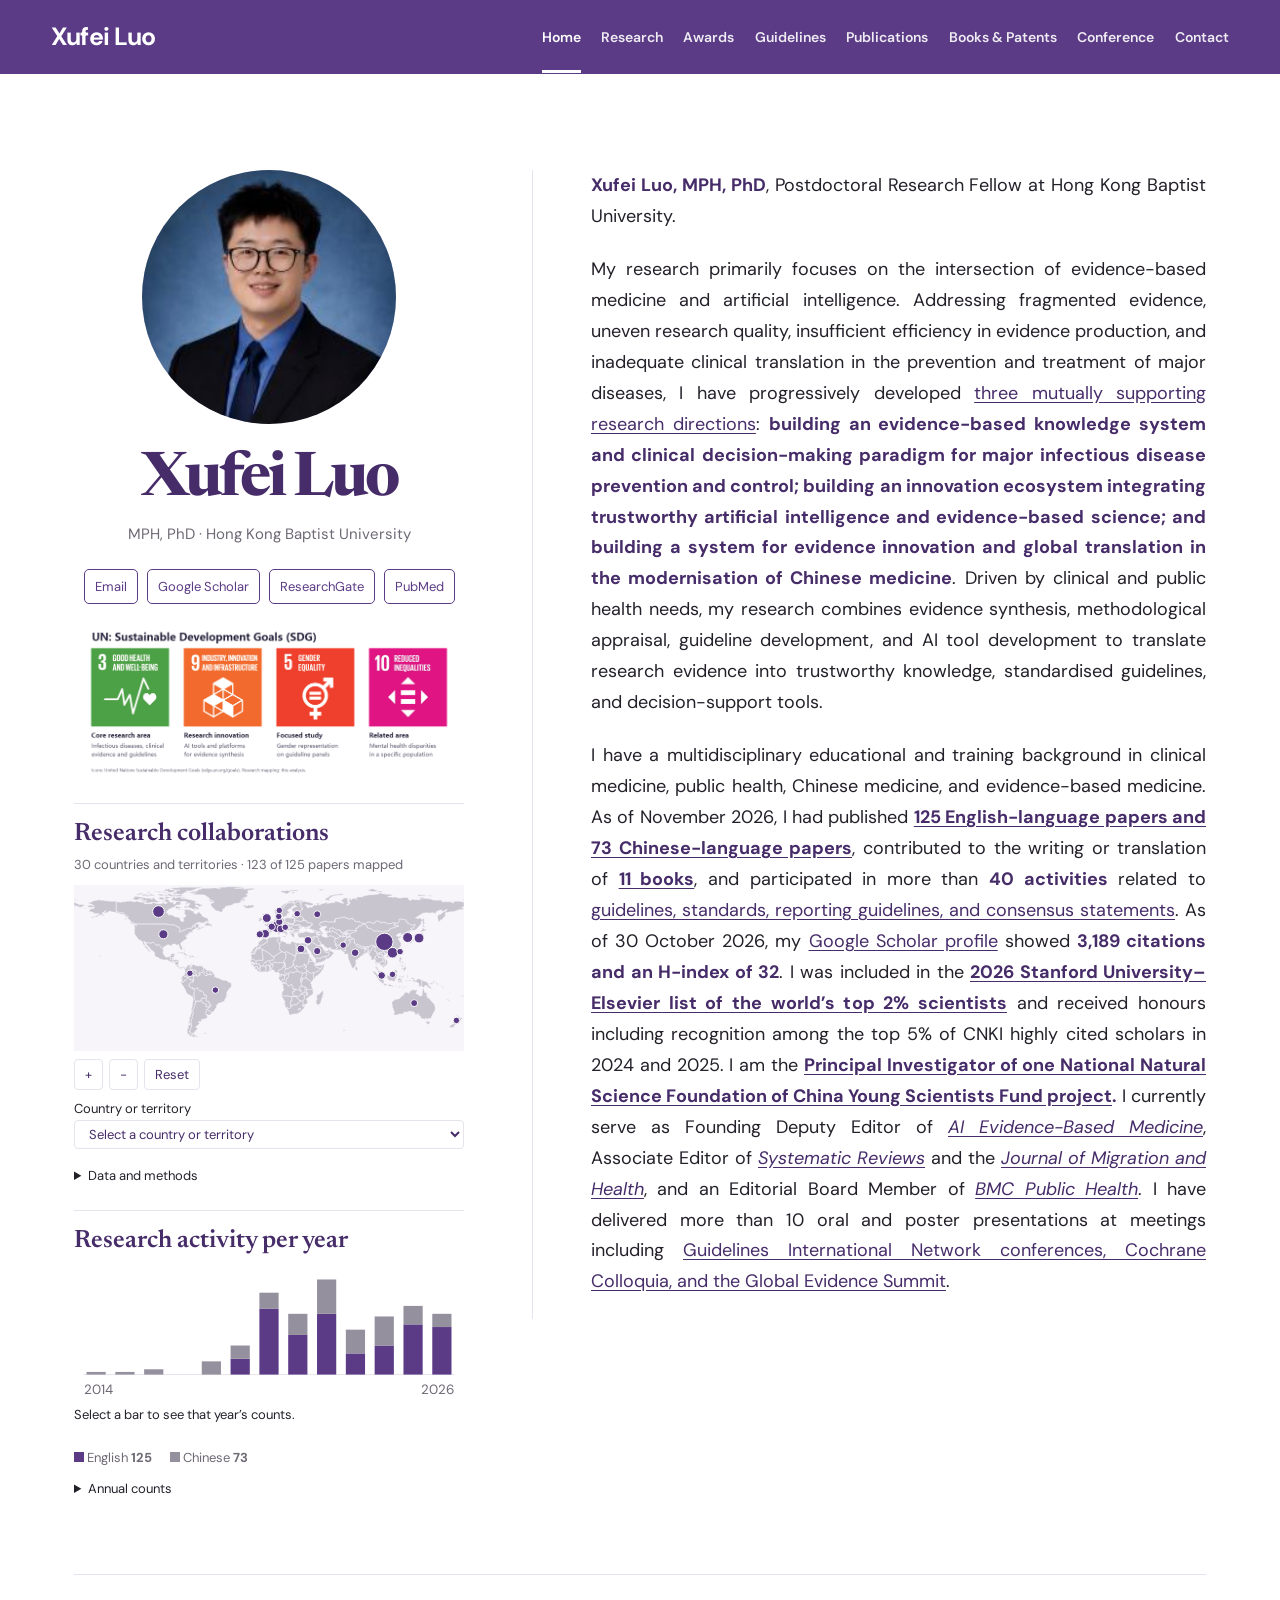
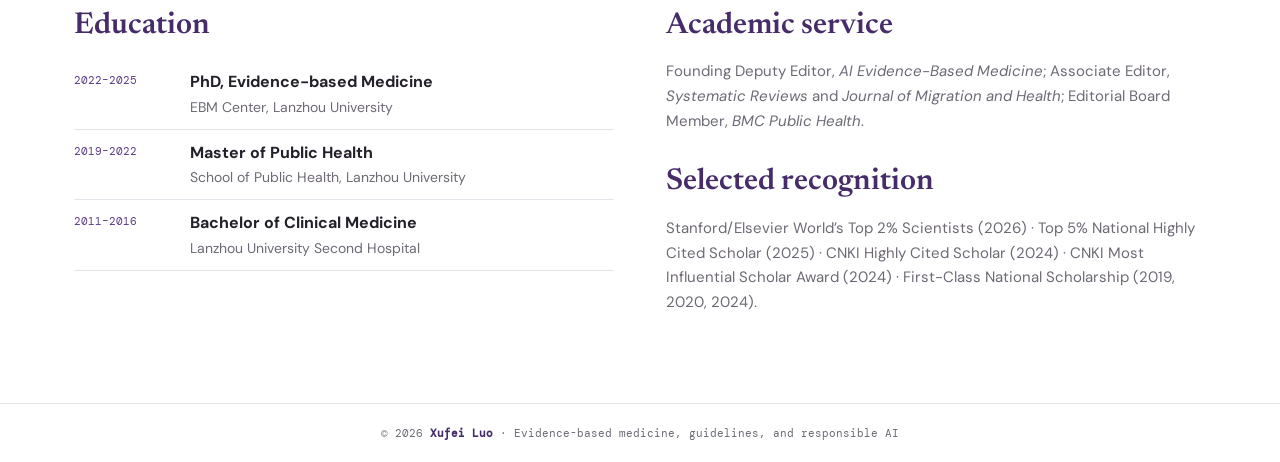
==== commit 76796f5e: "Show publication counts when selecting a year" ====
--- a/index.html
+++ b/index.html
@@ -6,7 +6,7 @@
   <title>Xufei Luo | Evidence-based Medicine</title>
   <link rel="preconnect" href="https://fonts.googleapis.com"><link rel="preconnect" href="https://fonts.gstatic.com" crossorigin>
   <link href="https://fonts.googleapis.com/css2?family=DM+Mono:wght@400;500&family=DM+Sans:opsz,wght@9..40,400;9..40,500;9..40,600;9..40,700&family=Newsreader:opsz,wght@6..72,500;6..72,600&display=swap" rel="stylesheet">
-  <link rel="stylesheet" href="styles.css?v=research-activity">
+  <link rel="stylesheet" href="styles.css?v=interactive-research-activity">
 </head>
 <body>
   <a class="skip-link" href="#main">Skip to content</a>
@@ -54,9 +54,9 @@
         <section class="research-activity" aria-labelledby="research-activity-title">
           <h2 id="research-activity-title">Research activity per year</h2>
           <figure>
-            <svg viewBox="0 0 406 138" role="img" aria-labelledby="activity-chart-title activity-chart-description">
+            <svg viewBox="0 0 406 138" role="group" aria-labelledby="activity-chart-title" aria-describedby="activity-chart-description">
               <title id="activity-chart-title">Annual publications, 2014 to 2026</title>
-              <desc id="activity-chart-description">Stacked bars show English- and Chinese-language publications. The largest total is 36 papers in 2022. Full counts are listed below.</desc>
+              <desc id="activity-chart-description">Stacked bars show English- and Chinese-language publications. Select a year to see its counts.</desc>
               <line class="activity-baseline" x1="10" y1="112" x2="396" y2="112"/>
               <g class="activity-year">
                 <title>2014: 1 publications (0 English, 1 Chinese)</title>
@@ -120,6 +120,7 @@
               <text x="10" y="132">2014</text>
               <text x="396" y="132" text-anchor="end">2026</text>
             </svg>
+            <p id="activity-selection" class="activity-selection" aria-live="polite">Select a bar to see that year’s counts.</p>
             <figcaption class="activity-legend">
               <span><i class="activity-english" aria-hidden="true"></i> English <strong>125</strong></span>
               <span><i class="activity-chinese" aria-hidden="true"></i> Chinese <strong>73</strong></span>
@@ -163,4 +164,5 @@
   <footer>© <span data-year></span> Xufei Luo · Evidence-based medicine, guidelines, and responsible AI</footer>
   <script src="script.js"></script>
   <script src="collaborations.js" defer></script>
+  <script src="research-activity.js" defer></script>
 </body></html>
--- a/styles.css
+++ b/styles.css
@@ -127,6 +127,10 @@
 .research-activity svg text { fill: var(--muted); font: 14px var(--sans); }
 .activity-english { fill: var(--purple); background: var(--purple); }
 .activity-chinese { fill: #94909e; background: #94909e; }
+.activity-hit-area { fill: transparent; cursor: pointer; }
+.activity-year[aria-pressed="true"] .activity-hit-area { fill: #5b3b8614; }
+.activity-year:focus-visible .activity-hit-area { stroke: var(--purple-dark); }
+.research-activity .activity-selection { min-height: 2.7em; margin: 4px 0 8px; color: var(--ink); }
 .activity-legend { display: flex; flex-wrap: wrap; gap: 6px 18px; color: var(--muted); }
 .activity-legend i { display: inline-block; width: 10px; height: 10px; }
 .research-activity summary { cursor: pointer; }
